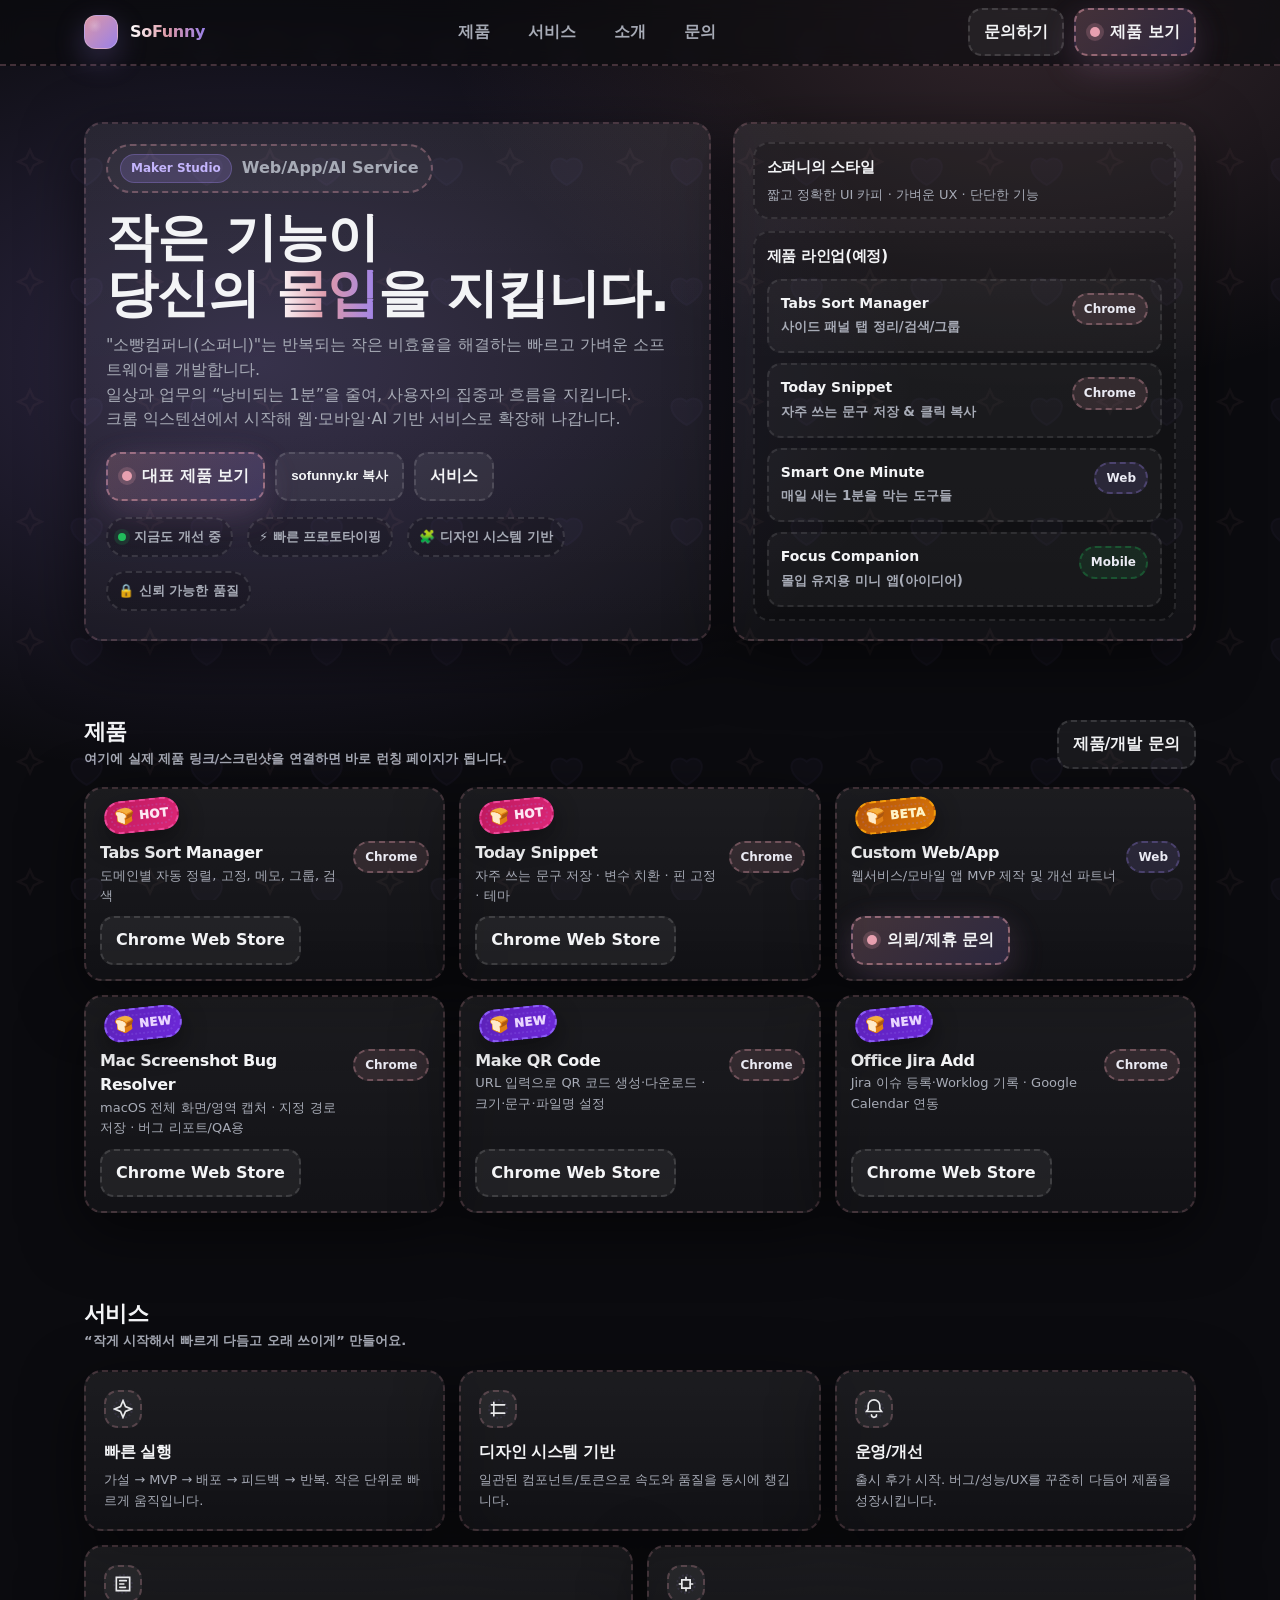
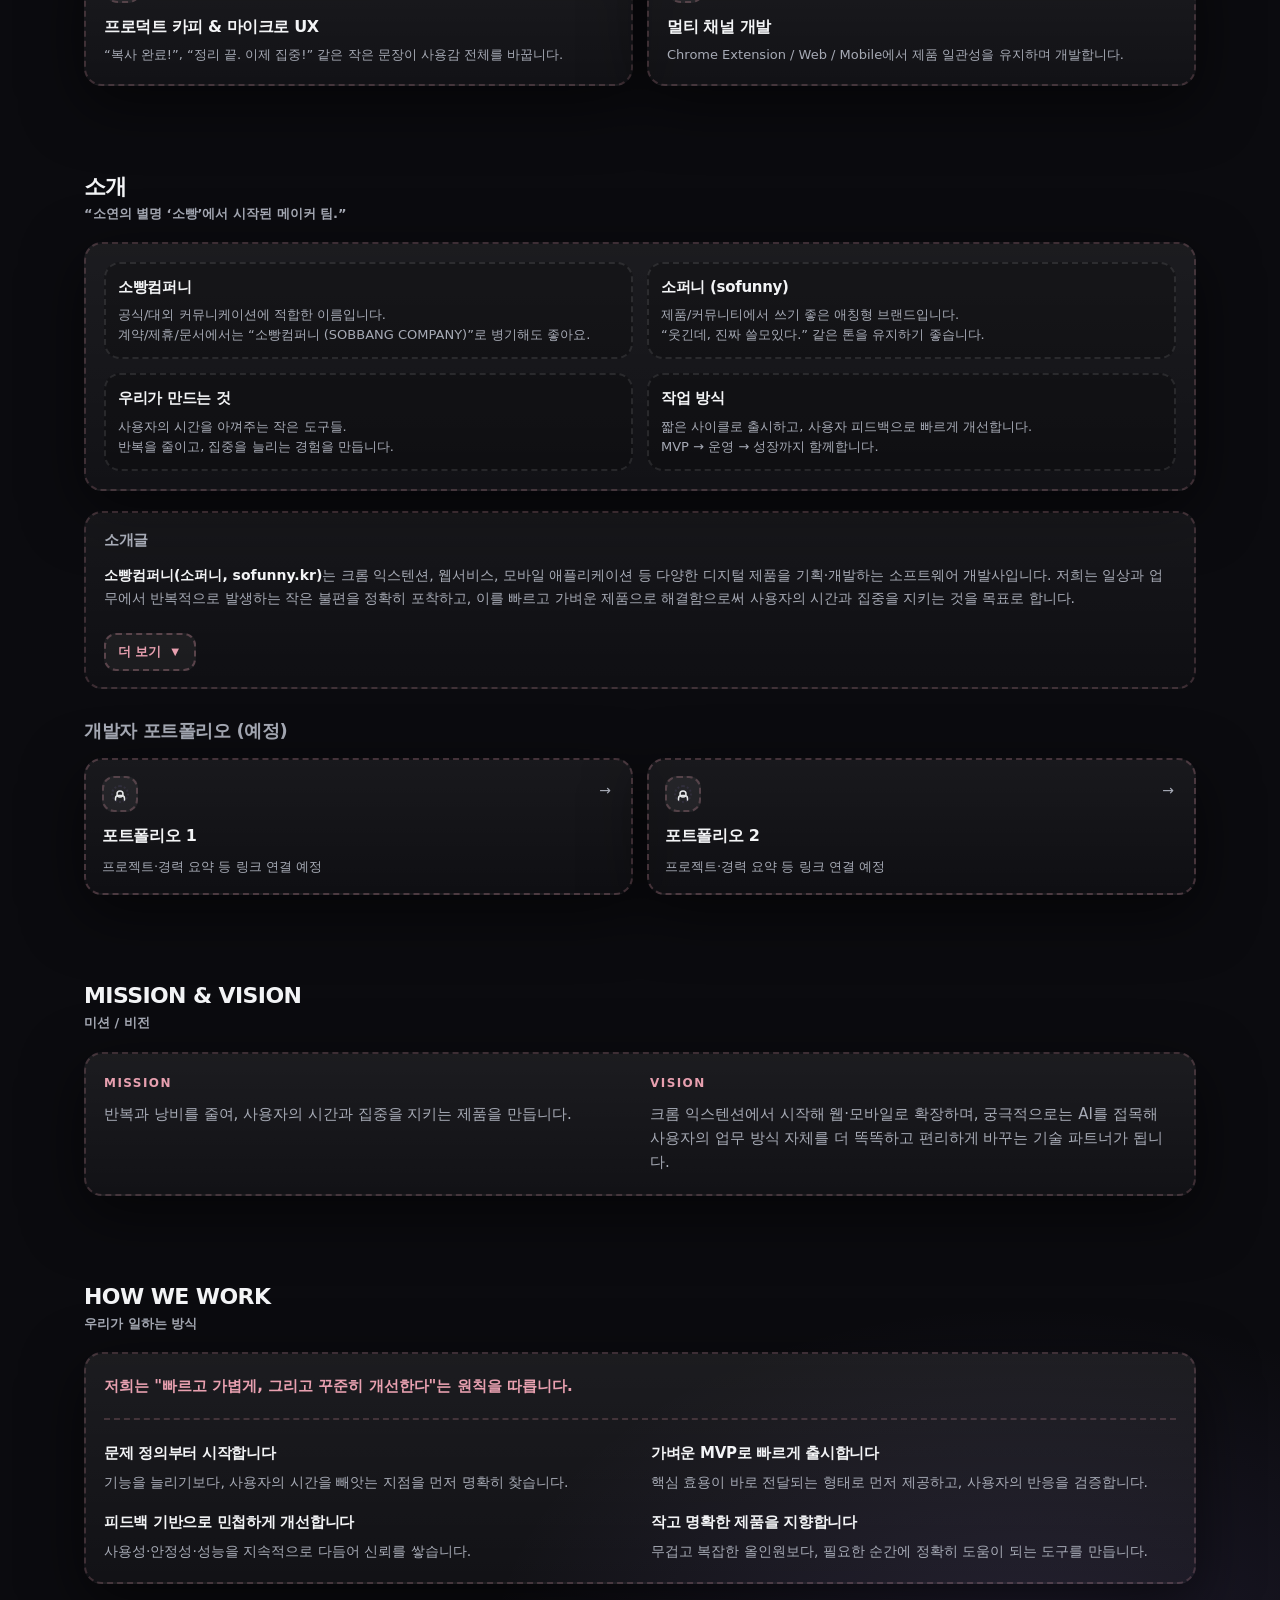
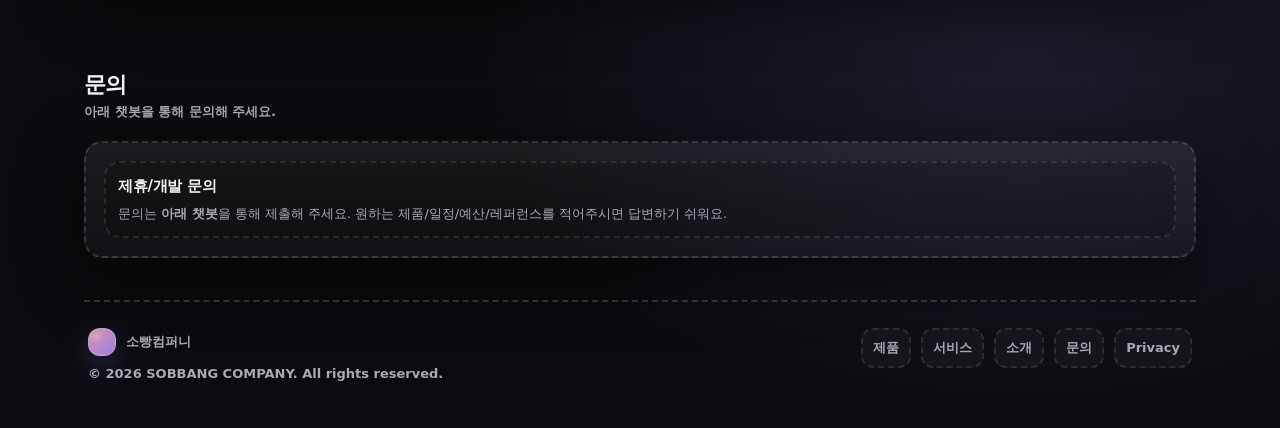
==== index.html @ fb581307 "홈페이지" ====
<!doctype html>
<html lang="ko">
<head>
  <meta charset="utf-8" />
  <meta name="viewport" content="width=device-width, initial-scale=1" />
  <title>소빵컴퍼니 | 소퍼니 (sofunny.kr)</title>
  <meta name="description" content="소빵컴퍼니(소퍼니)는 크롬 익스텐션, 웹서비스, 모바일 앱을 만드는 메이커 팀입니다. 작고 유용한 도구로 당신의 흐름을 지킵니다." />
  <meta name="theme-color" content="#0f0b14" />
  <style>
    /* =======================================================
       Dark & Pink & Violet (다크 + 다꾸 느낌)
       Base: index.html 다크테마
       Accent: 핑크 + 바이올렛 (index5 다꾸 요소 적용)
       ======================================================= */
    :root{
      --bg:#0b0b0f;
      --panel:#111118;
      --panel2:#151522;
      --text:#f3f4f6;
      --muted:#a7abb6;
      --line:rgba(255,255,255,.10);

      --brand:#e8a0b0;       /* 핑크 */
      --brand2:#a78bfa;      /* 바이올렛 */
      --ok:#22c55e;

      --shadow: 0 18px 60px rgba(0,0,0,.55);
      --radius: 18px;
      --max: 1120px;
    }

    *{box-sizing:border-box}
    html{scroll-behavior:smooth}
    body{
      margin:0;
      font-family: ui-sans-serif, system-ui, -apple-system, Segoe UI, Roboto, "Noto Sans KR", "Apple SD Gothic Neo", Arial, sans-serif;
      background:
        radial-gradient(1100px 700px at 20% 10%, rgba(167,139,250,.22), transparent 60%),
        radial-gradient(900px 600px at 80% 0%, rgba(232,160,176,.18), transparent 65%),
        radial-gradient(900px 600px at 80% 90%, rgba(167,139,250,.12), transparent 60%),
        var(--bg);
      color:var(--text);
      line-height:1.55;
    }

    /* 다꾸 느낌: 연한 별/하트 패턴 (다크용) */
    body::before{
      content:"";
      position:fixed;
      inset:0;
      pointer-events:none;
      opacity:.08;
      background-image:
        url("data:image/svg+xml;utf8,<svg xmlns='http://www.w3.org/2000/svg' width='72' height='72' viewBox='0 0 72 72'><g fill='none' stroke='rgba(232,160,176,0.6)' stroke-width='1.5'><path d='M18 18l2.2 4.8L25 25l-4.8 2.2L18 32l-2.2-4.8L11 25l4.8-2.2L18 18z'/></g><path d='M52 25c3.2-3.6 9.2-1.8 9.2 3.2 0 6.2-9.2 10.8-9.2 10.8S42.8 34.4 42.8 28.2c0-5 6-6.8 9.2-3.2z' fill='rgba(167,139,250,0.35)' stroke='rgba(167,139,250,0.5)' stroke-width='1.2'/></svg>");
      background-size: 120px 120px;
      background-repeat: repeat;
    }

    a{color:inherit; text-decoration:none}
    /* .wrap{max-width:var(--max); margin:0 auto; padding:0 20px} */
    .wrap{max-width:var(--max); margin:0 auto; padding:0 4px}

    .nav{
      position:sticky; top:0; z-index:50;
      backdrop-filter: blur(10px);
      background: rgba(11,11,15,.65);
      border-bottom: 2px dashed rgba(232,160,176,.25);
    }
    .nav-inner{
      display:flex; align-items:center; justify-content:space-between;
      height:64px;
    }
    .brand{
      display:flex; align-items:center; gap:12px;
      font-weight:800;
      letter-spacing:-.3px;
    }
    .logo{
      width:34px; height:34px; border-radius:12px;
      background:
        radial-gradient(12px 12px at 30% 30%, rgba(255,255,255,.22), transparent 60%),
        linear-gradient(135deg, rgba(232,160,176,.95), rgba(167,139,250,.92));
      box-shadow: 0 10px 30px rgba(167,139,250,.25);
      border:1px solid rgba(255,255,255,.22);
    }
    .brand small{
      display:block; font-weight:600; color:var(--muted); letter-spacing:0;
      margin-top:2px;
    }
    .menu{
      display:flex; align-items:center; gap:18px;
      color:var(--muted);
      font-weight:700;
    }
    .menu a{padding:8px 10px; border-radius:12px}
    .menu a:hover{background: rgba(255,255,255,.06); color:var(--text)}
    .cta{display:flex; align-items:center; gap:10px}

    .btn{
      display:inline-flex; align-items:center; justify-content:center; gap:10px;
      padding:10px 14px;
      border-radius:14px;
      border: 2px dashed rgba(255,255,255,.14);
      background: rgba(255,255,255,.06);
      color:var(--text);
      font-weight:800;
      cursor:pointer;
      transition: transform .15s ease, background .15s ease, border-color .15s ease;
      user-select:none;
    }
    .btn:hover{transform: translateY(-1px); background: rgba(255,255,255,.10); border-color: rgba(232,160,176,.35)}
    .btn.primary{
      border-color: rgba(232,160,176,.5);
      background: linear-gradient(135deg, rgba(232,160,176,.22), rgba(167,139,250,.18));
      box-shadow: 0 12px 40px rgba(232,160,176,.12), 0 10px 35px rgba(167,139,250,.10);
    }
    .btn.primary:hover{border-color: rgba(232,160,176,.65)}
    .btn .dot{
      width:10px; height:10px; border-radius:999px;
      background: var(--brand);
      box-shadow: 0 0 0 4px rgba(232,160,176,.2);
    }

    .hero{padding:56px 0 32px}
    .hero-grid{
      display:grid;
      grid-template-columns: 1.15fr .85fr;
      gap:22px;
      align-items:stretch;
    }

    .card{
      background: linear-gradient(180deg, rgba(255,255,255,.07), rgba(255,255,255,.03));
      border: 2px dashed rgba(232,160,176,.2);
      border-radius: var(--radius);
      box-shadow: var(--shadow);
      position:relative;
      overflow:hidden;
    }
    .hero-left{padding:20px; position:relative; z-index:3}

    .kicker{
      display:inline-flex; align-items:center; gap:10px;
      color: var(--muted);
      font-weight:800;
      padding:8px 12px;
      border-radius:999px;
      border: 2px dashed rgba(232,160,176,.35);
      background: rgba(255,255,255,.04);
      margin-bottom:16px;
    }
    .kicker .pill{
      font-size:12px;
      padding:4px 10px;
      border-radius:999px;
      background: rgba(167,139,250,.18);
      border:1px solid rgba(167,139,250,.28);
      color: #c4b5fd;
    }
    h1{
      margin:0 0 12px;
      font-size: clamp(30px, 4.2vw, 52px);
      line-height:1.08;
      letter-spacing:-1px;
    }
    .grad{
      background: linear-gradient(90deg, #fff, rgba(232,160,176,.95), rgba(167,139,250,.92));
      -webkit-background-clip: text;
      background-clip:text;
      color: transparent;
    }
    .lead{
      margin:0 0 20px;
      color: var(--muted);
      font-size: 16px;
      max-width: 56ch;
    }
    .hero-actions{display:flex; gap:10px; flex-wrap:wrap; margin: 18px 0 14px}
    .meta{
      display:flex; gap:14px; flex-wrap:wrap;
      margin-top:16px;
      color: var(--muted);
      font-weight:700;
      font-size: 13px;
    }
    .meta span{
      display:inline-flex; align-items:center; gap:8px;
      padding:8px 10px;
      border-radius: 999px;
      border: 2px dashed rgba(255,255,255,.12);
      background: rgba(0,0,0,.15);
    }
    .meta i{
      width:8px; height:8px; border-radius:999px; background: rgba(34,197,94,.95);
      box-shadow: 0 0 0 4px rgba(34,197,94,.14);
      display:inline-block;
    }

    .hero-right{padding:18px; display:flex; flex-direction:column; gap:12px; position:relative; z-index:3}
    .mini{
      border-radius: 16px;
      border: 2px dashed rgba(255,255,255,.10);
      background: rgba(0,0,0,.18);
      padding:12px;
      position:relative;
    }
    .mini h3{margin:0 0 6px; font-size: 15px; letter-spacing:-.3px; position:relative; z-index:1}
    .mini p{margin:0; color:var(--muted); font-size: 13px; position:relative; z-index:1}

    .list{margin:10px 0 0; padding:0; list-style:none; display:grid; gap:10px}
    .li{
      display:flex; align-items:flex-start; justify-content:space-between; gap:10px;
      padding:12px;
      border-radius: 14px;
      border: 2px dashed rgba(255,255,255,.10);
      background: rgba(255,255,255,.04);
      position:relative;
    }
    .li b, .li small{position:relative; z-index:1}
    .li b{display:block; font-size:14px}
    .li small{color:var(--muted); font-weight:700}

    .tag{
      font-size: 12px;
      font-weight:900;
      padding:5px 10px;
      border-radius: 999px;
      border: 2px dashed rgba(255,255,255,.14);
      color: #eaeaf3;
      background: rgba(255,255,255,.06);
      white-space:nowrap;
      position:relative; z-index:1;
    }
    .tag.chrome{border-color: rgba(232,160,176,.35); background: rgba(232,160,176,.12)}
    .tag.web{border-color: rgba(167,139,250,.28); background: rgba(167,139,250,.12)}
    .tag.mobile{border-color: rgba(34,197,94,.28); background: rgba(34,197,94,.10)}

    /* 다꾸 스티커 배지 (다크 버전) */
    .badge{
      position:absolute;
      left:18px;
      top:10px;
      z-index:5;
      display:inline-flex;
      align-items:center;
      gap:5px;
      padding:5px 8px;
      border-radius: 999px;
      background: rgba(17,17,24,.92);
      border: 2px dashed rgba(232,160,176,.4);
      box-shadow: 0 10px 24px rgba(0,0,0,.4);
      transform: rotate(-6deg);
      user-select:none;
    }
    .badge::before{
      content:"";
      position:absolute;
      inset:4px;
      border-radius: 999px;
      border: 2px dotted rgba(167,139,250,.3);
      opacity:.6;
      pointer-events:none;
    }
    .badge .emo{font-size:16px; line-height:1}
    .badge .txt{font-weight:950; font-size:12px; letter-spacing:.4px}
    .badge.new{background: linear-gradient(135deg, #5b21b6, #6d28d9); border-color: #8b5cf6; color: #e9d5ff;}
    .badge.hot{background: linear-gradient(135deg, #be185d, #db2777); border-color: #ec4899; color: #fce7f3;}
    .badge.beta{background: linear-gradient(135deg, #b45309, #d97706); border-color: #f59e0b; color: #fef3c7;}

    section{padding:42px 0}
    .section-title{
      display:flex; align-items:flex-end; justify-content:space-between; gap:16px;
      margin-bottom:18px;
    }
    .section-title h2{margin:0; font-size: 22px; letter-spacing:-.6px}
    .section-title p{margin:0; color:var(--muted); font-weight:700; font-size: 13px}
    .grid{display:grid; grid-template-columns: repeat(12, 1fr); gap:14px}
    .col-4{grid-column: span 4}
    .col-6{grid-column: span 6}
    .col-12{grid-column: span 12}

    .feature{padding:18px; position:relative; z-index:3}
    .icon{
      width:38px; height:38px; border-radius:14px;
      border: 2px dashed rgba(232,160,176,.25);
      background: rgba(255,255,255,.06);
      display:flex; align-items:center; justify-content:center;
      margin-bottom:12px;
      position:relative;
    }
    .icon::before{
      content:"";
      position:absolute;
      inset:7px;
      border-radius: 10px;
      border: 2px dotted rgba(167,139,250,.2);
      opacity:.5;
    }
    .icon svg{opacity:.95}
    .feature h3{margin:0 0 6px; font-size:16px; letter-spacing:-.4px}
    .feature p{margin:0; color:var(--muted); font-size: 13px}

    .products .product{
      padding:14px;
      display:flex; flex-direction:column; gap:10px;
      min-height: 180px;
      position:relative;
      padding-top: 52px;
    }
    .product .head{display:flex; align-items:flex-start; justify-content:space-between; gap:10px}
    .product h3{margin:0; font-size:16px; letter-spacing:-.4px}
    .product p{margin:0; color:var(--muted); font-size: 13px}
    .product .actions{margin-top:auto; display:flex; gap:10px; flex-wrap:wrap}
    .muted{color:var(--muted)}

    .about-box{
      padding:18px;
      display:grid;
      grid-template-columns: 1fr 1fr;
      gap:14px;
    }
    .about-box .mini{height:100%}

    .about-prose-wrap{
      margin-top:20px;
      padding:16px 18px;
      border-radius: var(--radius);
      border: 2px dashed rgba(232,160,176,.2);
      background: linear-gradient(180deg, rgba(255,255,255,.05), rgba(255,255,255,.02));
      position:relative;
    }
    .about-prose-wrap h4{
      margin:0 0 12px;
      font-size:15px;
      letter-spacing:-.3px;
      color:var(--muted);
      font-weight:800;
    }
    .about-prose-toggle{
      max-height: 3.4em;
      overflow: hidden;
      transition: max-height .35s ease;
    }
    .about-prose-toggle.is-open{ max-height: 120em; }
    .about-prose-wrap .about-prose p{ margin:0 0 1em; color:var(--muted); font-size: 14px; line-height:1.65; }
    .about-prose-wrap .about-prose p:last-child{ margin-bottom:0 }
    .about-prose-wrap .about-prose strong{ color:var(--text) }
    .about-prose-wrap .toggle-btn{
      display:inline-flex;
      align-items:center;
      gap:8px;
      margin-top:14px;
      padding:8px 12px;
      border-radius:12px;
      border: 2px dashed rgba(232,160,176,.3);
      background: rgba(255,255,255,.05);
      color:var(--brand);
      font-weight:800;
      font-size:13px;
      cursor:pointer;
      transition: background .15s ease, border-color .15s ease;
    }
    .about-prose-wrap .toggle-btn:hover{ background: rgba(232,160,176,.12); border-color: rgba(232,160,176,.45); }
    .about-prose-wrap .toggle-btn span:last-child{ display:inline-block; transition: transform .25s ease; }

    .portfolio-section{margin-top:28px}
    .portfolio-section h3{margin:0 0 14px; font-size:18px; letter-spacing:-.4px; color:var(--muted); font-weight:800}
    .portfolio-grid{display:grid; grid-template-columns: 1fr 1fr; gap:14px}
    .portfolio-card{
      display:block;
      padding:16px;
      border-radius: var(--radius);
      border: 2px dashed rgba(232,160,176,.25);
      background: linear-gradient(180deg, rgba(255,255,255,.06), rgba(255,255,255,.02));
      color:inherit;
      transition: transform .15s ease, border-color .15s ease, background .15s ease;
      position:relative;
    }
    .portfolio-card:hover{
      border-color: rgba(232,160,176,.45);
      background: linear-gradient(180deg, rgba(255,255,255,.08), rgba(255,255,255,.04));
      transform: translateY(-2px);
    }
    .portfolio-card .icon{
      width:36px; height:36px; border-radius:12px;
      border: 2px dashed rgba(232,160,176,.25);
      background: rgba(255,255,255,.06);
      display:inline-flex; align-items:center; justify-content:center;
      margin-bottom:12px; position:relative; z-index:1;
    }
    .portfolio-card .icon svg{opacity:.95}
    .portfolio-card h4{margin:0 0 8px; font-size:16px; letter-spacing:-.3px; position:relative; z-index:1}
    .portfolio-card p{margin:0; color:var(--muted); font-size:13px; position:relative; z-index:1}
    .portfolio-card .arrow{position:absolute; top:20px; right:20px; color:var(--muted); font-size:14px; z-index:1}
    @media (max-width: 560px){ .portfolio-grid{grid-template-columns: 1fr} }

    .mission-vision-box{
      padding:20px 18px;
      display:grid;
      grid-template-columns: 1fr 1fr;
      gap:20px;
      align-items:start;
    }
    .mission-vision-box .mv-block{ position:relative; z-index:1; }
    .mission-vision-box .mv-block h3{
      margin:0 0 10px;
      font-size:12px;
      font-weight:800;
      letter-spacing:.12em;
      text-transform:uppercase;
      color:var(--brand);
    }
    .mission-vision-box .mv-block p{
      margin:0;
      font-size:15px;
      line-height:1.6;
      color:var(--muted);
    }
    .mission-vision-box .mv-block p strong{ color:var(--text); }
    @media (max-width: 720px){ .mission-vision-box{ grid-template-columns: 1fr; } }

    .how-we-work-box{
      padding:20px 18px;
    }
    .how-we-work-box .hww-lead{
      margin:0 0 22px;
      font-size:15px;
      line-height:1.6;
      color:var(--muted);
      padding-bottom:20px;
      border-bottom: 2px dashed rgba(232,160,176,.2);
    }
    .how-we-work-box .hww-lead strong{ color:var(--brand); }
    .how-we-work-box .hww-grid{
      display:grid;
      grid-template-columns: 1fr 1fr;
      gap:18px 22px;
    }
    .how-we-work-box .hww-item{ position:relative; z-index:1; }
    .how-we-work-box .hww-item h4{
      margin:0 0 6px;
      font-size:15px;
      font-weight:800;
      letter-spacing:-.3px;
      color:var(--text);
    }
    .how-we-work-box .hww-item p{
      margin:0;
      font-size:14px;
      line-height:1.55;
      color:var(--muted);
    }
    @media (max-width: 640px){ .how-we-work-box .hww-grid{ grid-template-columns: 1fr; } }

    .contact{padding:18px}

    form{display:grid; grid-template-columns: 1fr 1fr; gap:12px; margin-top: 10px}
    label{display:block; font-size: 12px; color: var(--muted); font-weight:800; margin: 2px 0 6px}
    input, textarea{
      width:100%;
      border-radius: 14px;
      border: 2px dashed rgba(255,255,255,.14);
      background: rgba(0,0,0,.25);
      color: var(--text);
      padding: 12px 12px;
      outline:none;
      transition: border-color .15s ease, background .15s ease;
      font-size: 14px;
    }
    input:focus, textarea:focus{
      border-color: rgba(232,160,176,.5);
      background: rgba(0,0,0,.35);
    }
    textarea{min-height: 120px; resize: vertical; grid-column: span 2}
    .form-actions{
      grid-column: span 2;
      display:flex; align-items:center; justify-content:space-between; gap:12px;
      color: var(--muted);
      font-weight:700;
      font-size: 13px;
    }

    .toast{
      position: fixed;
      left: 50%;
      bottom: 18px;
      transform: translateX(-50%) translateY(20px);
      background: rgba(17,17,24,.95);
      border: 2px dashed rgba(232,160,176,.4);
      color: var(--text);
      padding: 12px 14px;
      border-radius: 999px;
      box-shadow: var(--shadow);
      opacity:0;
      pointer-events:none;
      transition: opacity .18s ease, transform .18s ease;
      z-index: 100;
      font-weight:800;
      display:flex; align-items:center; gap:10px;
    }
    .toast.show{opacity:1; transform: translateX(-50%) translateY(0)}

    footer{
      padding: 26px 0 44px;
      border-top: 2px dashed rgba(232,160,176,.25);
      color: var(--muted);
      font-weight:700;
      font-size: 13px;
    }
    .footer-inner{display:flex; align-items:flex-start; justify-content:space-between; gap:18px; flex-wrap:wrap}
    .links{display:flex; gap:10px; flex-wrap:wrap}
    .links a{
      padding: 8px 10px;
      border-radius: 12px;
      border: 2px dashed rgba(255,255,255,.10);
      background: rgba(255,255,255,.03);
    }
    .links a:hover{background: rgba(232,160,176,.1); border-color: rgba(232,160,176,.25)}
    .kbd{
      font-family: ui-monospace, SFMono-Regular, Menlo, Monaco, Consolas, monospace;
      font-size: 12px;
      padding: 4px 8px;
      border-radius: 10px;
      border: 2px dashed rgba(255,255,255,.14);
      background: rgba(0,0,0,.25);
      color: #e8eaf0;
    }

    @media (max-width: 920px){
      .hero-grid{grid-template-columns: 1fr;}
      .about-box{grid-template-columns: 1fr}
      .col-4{grid-column: span 6}
      .col-6{grid-column: span 12}
      .menu{display:none}
    }
    @media (max-width: 560px){
      .col-4{grid-column: span 12}
      form{grid-template-columns: 1fr}
      textarea, .form-actions{grid-column: span 1}
      .hero-left{padding:16px}
      .product{padding-top: 48px}
      .badge{left:14px; top:10px;}
    }
    @media (max-width: 360px){
      body .btn{font-size: 12px;}
    }

    .reveal{opacity:0; transform: translateY(10px); transition: opacity .6s ease, transform .6s ease}
    .reveal.on{opacity:1; transform: translateY(0)}
  </style>
</head>
<body>
  <header class="nav">
    <div class="wrap nav-inner">
      <a class="brand" href="#top" aria-label="소빵컴퍼니 홈">
        <span class="logo" aria-hidden="true"></span>
        <span class="grad">SoFunny</span>
      </a>
      <nav class="menu" aria-label="메뉴">
        <a href="#products">제품</a>
        <a href="#capabilities">서비스</a>
        <a href="#about">소개</a>
        <a href="#contact">문의</a>
      </nav>
      <div class="cta">
        <a class="btn" href="#contact" title="제휴/개발 문의">문의하기</a>
        <a class="btn primary" href="#products" title="제품 보기"><span class="dot" aria-hidden="true"></span>제품 보기</a>
      </div>
    </div>
  </header>

  <main id="top" class="wrap">
    <section class="hero">
      <div class="hero-grid">
        <div class="card hero-left reveal">
          <div class="kicker">
            <span class="pill">Maker Studio</span>
            <span>Web/App/AI Service</span>
          </div>
          <h1>
            작은 기능이<br/>
            당신의 <span class="grad">몰입</span>을 지킵니다.
          </h1>
          <p class="lead">
            "소빵컴퍼니(소퍼니)"는 반복되는 작은 비효율을 해결하는 빠르고 가벼운 소프트웨어를 개발합니다.<br/>
            일상과 업무의 “낭비되는 1분”을 줄여, 사용자의 집중과 흐름을 지킵니다.<br/>
            크롬 익스텐션에서 시작해 웹·모바일·AI 기반 서비스로 확장해 나갑니다.
          </p>
          <div class="hero-actions">
            <a class="btn primary" href="#products"><span class="dot" aria-hidden="true"></span>대표 제품 보기</a>
            <button class="btn" id="copyDomainBtn" type="button">sofunny.kr 복사</button>
            <a class="btn" href="#capabilities">서비스</a>
          </div>
          <div class="meta">
            <span><i aria-hidden="true"></i> 지금도 개선 중</span>
            <span>⚡ 빠른 프로토타이핑</span>
            <span>🧩 디자인 시스템 기반</span>
            <span>🔒 신뢰 가능한 품질</span>
          </div>
        </div>
        <aside class="card hero-right reveal" aria-label="요약 패널">
          <div class="mini">
            <h3>소퍼니의 스타일</h3>
            <p>짧고 정확한 UI 카피 · 가벼운 UX · 단단한 기능</p>
          </div>
          <div class="mini">
            <h3>제품 라인업(예정)</h3>
            <ul class="list">
              <li class="li">
                <div><b>Tabs Sort Manager</b><small>사이드 패널 탭 정리/검색/그룹</small></div>
                <span class="tag chrome">Chrome</span>
              </li>
              <li class="li">
                <div><b>Today Snippet</b><small>자주 쓰는 문구 저장 & 클릭 복사</small></div>
                <span class="tag chrome">Chrome</span>
              </li>
              <li class="li">
                <div><b>Smart One Minute</b><small>매일 새는 1분을 막는 도구들</small></div>
                <span class="tag web">Web</span>
              </li>
              <li class="li">
                <div><b>Focus Companion</b><small>몰입 유지용 미니 앱(아이디어)</small></div>
                <span class="tag mobile">Mobile</span>
              </li>
            </ul>
          </div>
        </aside>
      </div>
    </section>

    <section id="products" class="products">
      <div class="section-title">
        <div>
          <h2>제품</h2>
          <p>여기에 실제 제품 링크/스크린샷을 연결하면 바로 런칭 페이지가 됩니다.</p>
        </div>
        <a class="btn" href="#contact">제품/개발 문의</a>
      </div>
      <div class="grid">
        <article class="card product col-4 reveal">
          <div class="badge hot" aria-label="HOT 배지"><span class="emo">🍞</span><span class="txt">HOT</span></div>
          <div class="head">
            <div>
              <h3>Tabs Sort Manager</h3>
              <p>도메인별 자동 정렬, 고정, 메모, 그룹, 검색</p>
            </div>
            <span class="tag chrome">Chrome</span>
          </div>
          <div class="actions">
            <a class="btn" href="https://chromewebstore.google.com/detail/tabs-sort-manager/mjifbekfaplegjedmjcecgjdljnkfeaf?authuser=0&hl=ko" target="_blank" rel="noopener noreferrer">Chrome Web Store</a>
          </div>
        </article>
        <article class="card product col-4 reveal">
          <div class="badge hot" aria-label="HOT 배지"><span class="emo">🍞</span><span class="txt">HOT</span></div>
          <div class="head">
            <div>
              <h3>Today Snippet</h3>
              <p>자주 쓰는 문구 저장 · 변수 치환 · 핀 고정 · 테마</p>
            </div>
            <span class="tag chrome">Chrome</span>
          </div>
          <div class="actions">
            <a class="btn" href="https://chromewebstore.google.com/detail/today-snippet/pghgbaanaojcmonohgnokfnjiidijfgn?authuser=0&hl=ko" target="_blank" rel="noopener noreferrer">Chrome Web Store</a>
          </div>
        </article>
        <article class="card product col-4 reveal">
          <div class="badge beta" aria-label="BETA 배지"><span class="emo">🍞</span><span class="txt">BETA</span></div>
          <div class="head">
            <div>
              <h3>Custom Web/App</h3>
              <p>웹서비스/모바일 앱 MVP 제작 및 개선 파트너</p>
            </div>
            <span class="tag web">Web</span>
          </div>
          <div class="actions">
            <a class="btn primary" href="#contact"><span class="dot" aria-hidden="true"></span>의뢰/제휴 문의</a>
          </div>
        </article>
        <article class="card product col-4 reveal">
          <div class="badge new" aria-label="NEW 배지"><span class="emo">🍞</span><span class="txt">NEW</span></div>
          <div class="head">
            <div>
              <h3>Mac Screenshot Bug Resolver</h3>
              <p>macOS 전체 화면/영역 캡처 · 지정 경로 저장 · 버그 리포트/QA용</p>
            </div>
            <span class="tag chrome">Chrome</span>
          </div>
          <div class="actions">
            <a class="btn" href="https://chromewebstore.google.com/detail/mac-screenshot-bug-resolv/aaboljmpdjkhigeljaflihcniechinjg?authuser=0&hl=ko" target="_blank" rel="noopener noreferrer">Chrome Web Store</a>
          </div>
        </article>
        <article class="card product col-4 reveal">
          <div class="badge new" aria-label="NEW 배지"><span class="emo">🍞</span><span class="txt">NEW</span></div>
          <div class="head">
            <div>
              <h3>Make QR Code</h3>
              <p>URL 입력으로 QR 코드 생성·다운로드 · 크기·문구·파일명 설정</p>
            </div>
            <span class="tag chrome">Chrome</span>
          </div>
          <div class="actions">
            <a class="btn" href="https://chromewebstore.google.com/detail/make-qr-code/golmnabbgbemcaikgekiggnegelkgbln?authuser=0&hl=ko" target="_blank" rel="noopener noreferrer">Chrome Web Store</a>
          </div>
        </article>
        <article class="card product col-4 reveal">
          <div class="badge new" aria-label="NEW 배지"><span class="emo">🍞</span><span class="txt">NEW</span></div>
          <div class="head">
            <div>
              <h3>Office Jira Add</h3>
              <p>Jira 이슈 등록·Worklog 기록 · Google Calendar 연동</p>
            </div>
            <span class="tag chrome">Chrome</span>
          </div>
          <div class="actions">
            <a class="btn" href="https://chromewebstore.google.com/detail/mate-jira-quick-add/idjkbpnhdchcilkamjmkbcccmfifhghj?authuser=0&hl=ko" target="_blank" rel="noopener noreferrer">Chrome Web Store</a>
          </div>
        </article>
      </div>
    </section>

    <section id="capabilities">
      <div class="section-title">
        <div>
          <h2>서비스</h2>
          <p>“작게 시작해서 빠르게 다듬고 오래 쓰이게” 만들어요.</p>
        </div>
      </div>
      <div class="grid">
        <div class="card feature col-4 reveal">
          <div class="icon" aria-hidden="true">
            <svg width="20" height="20" viewBox="0 0 24 24" fill="none"><path d="M12 2l3 7 7 3-7 3-3 7-3-7-7-3 7-3 3-7z" stroke="currentColor" stroke-width="2"/></svg>
          </div>
          <h3>빠른 실행</h3>
          <p>가설 → MVP → 배포 → 피드백 → 반복. 작은 단위로 빠르게 움직입니다.</p>
        </div>
        <div class="card feature col-4 reveal">
          <div class="icon" aria-hidden="true">
            <svg width="20" height="20" viewBox="0 0 24 24" fill="none"><path d="M4 7h16M7 4v16M4 17h16" stroke="currentColor" stroke-width="2" stroke-linecap="round"/></svg>
          </div>
          <h3>디자인 시스템 기반</h3>
          <p>일관된 컴포넌트/토큰으로 속도와 품질을 동시에 챙깁니다.</p>
        </div>
        <div class="card feature col-4 reveal">
          <div class="icon" aria-hidden="true">
            <svg width="20" height="20" viewBox="0 0 24 24" fill="none"><path d="M12 1a7 7 0 017 7v4l2 3H3l2-3V8a7 7 0 017-7z" stroke="currentColor" stroke-width="2"/><path d="M9 19a3 3 0 006 0" stroke="currentColor" stroke-width="2" stroke-linecap="round"/></svg>
          </div>
          <h3>운영/개선</h3>
          <p>출시 후가 시작. 버그/성능/UX를 꾸준히 다듬어 제품을 성장시킵니다.</p>
        </div>
        <div class="card feature col-6 reveal">
          <div class="icon" aria-hidden="true">
            <svg width="20" height="20" viewBox="0 0 24 24" fill="none"><path d="M4 4h16v16H4z" stroke="currentColor" stroke-width="2"/><path d="M8 8h8M8 12h5M8 16h7" stroke="currentColor" stroke-width="2" stroke-linecap="round"/></svg>
          </div>
          <h3>프로덕트 카피 & 마이크로 UX</h3>
          <p>“복사 완료!”, “정리 끝. 이제 집중!” 같은 작은 문장이 사용감 전체를 바꿉니다.</p>
        </div>
        <div class="card feature col-6 reveal">
          <div class="icon" aria-hidden="true">
            <svg width="20" height="20" viewBox="0 0 24 24" fill="none"><path d="M7 7h10v10H7z" stroke="currentColor" stroke-width="2"/><path d="M4 12h3M17 12h3M12 4v3M12 17v3" stroke="currentColor" stroke-width="2" stroke-linecap="round"/></svg>
          </div>
          <h3>멀티 채널 개발</h3>
          <p>Chrome Extension / Web / Mobile에서 제품 일관성을 유지하며 개발합니다.</p>
        </div>
      </div>
    </section>

    <section id="about">
      <div class="section-title">
        <div>
          <h2>소개</h2>
          <p>“소연의 별명 ‘소빵’에서 시작된 메이커 팀.”</p>
        </div>
      </div>
      <div class="card about-box reveal">
        <div class="mini">
          <h3>소빵컴퍼니</h3>
          <p>공식/대외 커뮤니케이션에 적합한 이름입니다.<br/>계약/제휴/문서에서는 “소빵컴퍼니 (SOBBANG COMPANY)”로 병기해도 좋아요.</p>
        </div>
        <div class="mini">
          <h3>소퍼니 (sofunny)</h3>
          <p>제품/커뮤니티에서 쓰기 좋은 애칭형 브랜드입니다.<br/>“웃긴데, 진짜 쓸모있다.” 같은 톤을 유지하기 좋습니다.</p>
        </div>
        <div class="mini">
          <h3>우리가 만드는 것</h3>
          <p>사용자의 시간을 아껴주는 작은 도구들.<br/>반복을 줄이고, 집중을 늘리는 경험을 만듭니다.</p>
        </div>
        <div class="mini">
          <h3>작업 방식</h3>
          <p>짧은 사이클로 출시하고, 사용자 피드백으로 빠르게 개선합니다.<br/>MVP → 운영 → 성장까지 함께합니다.</p>
        </div>
      </div>

      <div class="about-prose-wrap reveal">
        <h4>소개글</h4>
        <div class="about-prose-toggle" id="aboutProseToggle" aria-expanded="false">
          <div class="about-prose">
            <p><strong>소빵컴퍼니(소퍼니, sofunny.kr)</strong>는 크롬 익스텐션, 웹서비스, 모바일 애플리케이션 등 다양한 디지털 제품을 기획·개발하는 소프트웨어 개발사입니다. 저희는 일상과 업무에서 반복적으로 발생하는 작은 불편을 정확히 포착하고, 이를 빠르고 가벼운 제품으로 해결함으로써 사용자의 시간과 집중을 지키는 것을 목표로 합니다.</p>
            <p>소빵컴퍼니의 출발점은 단순합니다. "나의 1분을 빼앗아가는 노가다는 무엇인가?"라는 질문에서 아이디어를 발굴하고, 반복되는 클릭과 전환, 정리되지 않는 정보, 매번 동일하게 수행해야 하는 작업 등 작지만 빈번한 비효율을 줄이는 도구를 만들어 왔습니다. 이러한 문제는 한 번의 불편으로 끝나지 않고, 매일 누적되어 집중력을 분산시키고 생산성을 떨어뜨립니다. 저희는 그 누적되는 시간을 되돌려 드리는 것에 제품의 가치를 두고 있습니다.</p>
            <p>현재까지 소빵컴퍼니는 크롬 익스텐션을 중심으로 제품을 출시·개발하고 있습니다. 브라우저 환경은 많은 사용자가 매일 가장 오래 머무는 업무 공간이며, 확장 프로그램은 작은 개선만으로도 즉각적인 체감 효과를 만들 수 있습니다. 저희는 이 장점을 바탕으로 필요한 기능을 신속히 구현하고, 사용자의 피드백을 통해 민첩하게 개선하는 방식을 지향합니다. "빠르게 만들고, 가볍게 제공하며, 꾸준히 개선한다"는 원칙은 소빵컴퍼니의 개발 철학이자 제품 운영 방식입니다.</p>
            <p>또한 소빵컴퍼니는 단순한 기능 제공을 넘어, 사용자의 문제를 더 근본적으로 해결하는 방향으로 확장하고자 합니다. 앞으로는 크롬 익스텐션을 기반으로 축적한 문제 해결 경험을 바탕으로 웹서비스와 모바일앱 영역까지 제품군을 넓히고, 다양한 사용자 환경에서 실질적으로 도움이 되는 서비스를 제공할 계획입니다. 특히 AI 기술을 접목하여, 반복 작업 자동화와 정리·추천·요약·분석 등 사용자가 직접 수행하던 판단과 입력의 부담을 줄이는 기능을 단계적으로 강화해 나가겠습니다.</p>
            <p>소빵컴퍼니는 "많은 기능을 한 번에 담는 무거운 제품"보다, 사용자가 원하는 지점에 정확히 도달하는 "작고 명확한 제품"을 만들고자 합니다. 고객이 원하는 기능과 시장의 요구를 빠르게 반영하고, 누구나 쉽게 사용할 수 있는 형태로 제공하며, 꾸준한 업데이트로 신뢰를 쌓아가는 개발회사로 성장하겠습니다.</p>
            <p>사용자의 시간은 가장 중요한 자원입니다. 소빵컴퍼니는 그 시간을 지키는 제품을 만들고, 더 나아가 사용자와 고객의 업무 방식 자체를 개선하는 기술 파트너가 되겠습니다.</p>
          </div>
        </div>
        <button type="button" class="toggle-btn" id="aboutProseBtn" aria-controls="aboutProseToggle">
          <span class="toggle-btn-text">더 보기</span>
          <span aria-hidden="true">▼</span>
        </button>
      </div>

      <div class="portfolio-section reveal">
        <h3>개발자 포트폴리오 (예정)</h3>
        <div class="portfolio-grid">
          <a class="card portfolio-card" href="#" onclick="return false;" title="웹 링크 연결 예정">
            <span class="arrow" aria-hidden="true">→</span>
            <div class="icon" aria-hidden="true">
              <svg width="18" height="18" viewBox="0 0 24 24" fill="none"><path d="M12 8a4 4 0 110 8 4 4 0 010-8z" stroke="currentColor" stroke-width="2" stroke-linecap="round"/><path d="M6 20v-2a4 4 0 014-4h4a4 4 0 014 4v2" stroke="currentColor" stroke-width="2" stroke-linecap="round"/></svg>
            </div>
            <h4>포트폴리오 1</h4>
            <p>프로젝트·경력 요약 등 링크 연결 예정</p>
          </a>
          <a class="card portfolio-card" href="#" onclick="return false;" title="웹 링크 연결 예정">
            <span class="arrow" aria-hidden="true">→</span>
            <div class="icon" aria-hidden="true">
              <svg width="18" height="18" viewBox="0 0 24 24" fill="none"><path d="M12 8a4 4 0 110 8 4 4 0 010-8z" stroke="currentColor" stroke-width="2" stroke-linecap="round"/><path d="M6 20v-2a4 4 0 014-4h4a4 4 0 014 4v2" stroke="currentColor" stroke-width="2" stroke-linecap="round"/></svg>
            </div>
            <h4>포트폴리오 2</h4>
            <p>프로젝트·경력 요약 등 링크 연결 예정</p>
          </a>
        </div>
      </div>
    </section>

    <section id="mission-vision">
      <div class="section-title">
        <div>
          <h2>MISSION & VISION</h2>
          <p>미션 / 비전</p>
        </div>
      </div>
      <div class="card mission-vision-box reveal">
        <div class="mv-block">
          <h3>Mission</h3>
          <p>반복과 낭비를 줄여, 사용자의 시간과 집중을 지키는 제품을 만듭니다.</p>
        </div>
        <div class="mv-block">
          <h3>Vision</h3>
          <p>크롬 익스텐션에서 시작해 웹·모바일로 확장하며, 궁극적으로는 AI를 접목해 사용자의 업무 방식 자체를 더 똑똑하고 편리하게 바꾸는 기술 파트너가 됩니다.</p>
        </div>
      </div>
    </section>

    <section id="how-we-work">
      <div class="section-title">
        <div>
          <h2>HOW WE WORK</h2>
          <p>우리가 일하는 방식</p>
        </div>
      </div>
      <div class="card how-we-work-box reveal">
        <p class="hww-lead"><strong>저희는 "빠르고 가볍게, 그리고 꾸준히 개선한다"는 원칙을 따릅니다.</strong></p>
        <div class="hww-grid">
          <div class="hww-item">
            <h4>문제 정의부터 시작합니다</h4>
            <p>기능을 늘리기보다, 사용자의 시간을 빼앗는 지점을 먼저 명확히 찾습니다.</p>
          </div>
          <div class="hww-item">
            <h4>가벼운 MVP로 빠르게 출시합니다</h4>
            <p>핵심 효용이 바로 전달되는 형태로 먼저 제공하고, 사용자의 반응을 검증합니다.</p>
          </div>
          <div class="hww-item">
            <h4>피드백 기반으로 민첩하게 개선합니다</h4>
            <p>사용성·안정성·성능을 지속적으로 다듬어 신뢰를 쌓습니다.</p>
          </div>
          <div class="hww-item">
            <h4>작고 명확한 제품을 지향합니다</h4>
            <p>무겁고 복잡한 올인원보다, 필요한 순간에 정확히 도움이 되는 도구를 만듭니다.</p>
          </div>
        </div>
      </div>
    </section>

    <section id="contact">
      <div class="section-title">
        <div>
          <h2>문의</h2>
          <p>아래 챗봇을 통해 문의해 주세요.</p>
        </div>
      </div>
      <div class="card contact reveal">
        <div class="mini contact-chatbot-notice">
          <h3>제휴/개발 문의</h3>
          <p class="muted">문의는 <strong>아래 챗봇</strong>을 통해 제출해 주세요. 원하는 제품/일정/예산/레퍼런스를 적어주시면 답변하기 쉬워요.</p>
        </div>
      </div>
    </section>

    <footer>
      <div class="wrap footer-inner">
        <div>
          <div style="display:flex; align-items:center; gap:10px; margin-bottom:8px">
            <span class="logo" aria-hidden="true" style="width:28px;height:28px;border-radius:12px"></span>
            <b>소빵컴퍼니</b>
          </div>
          <div class="muted">© <span id="year"></span> SOBBANG COMPANY. All rights reserved.</div>
        </div>
        <div class="links" aria-label="푸터 링크">
          <a href="#products">제품</a>
          <a href="#capabilities">서비스</a>
          <a href="#about">소개</a>
          <a href="#contact">문의</a>
          <a href="#" onclick="toast('여기에 Privacy Policy 링크를 연결해 주세요!'); return false;">Privacy</a>
        </div>
      </div>
    </footer>
  </main>

  <div class="toast" id="toast" role="status" aria-live="polite">
    <span style="width:10px;height:10px;border-radius:999px;background:var(--ok);box-shadow:0 0 0 4px rgba(34,197,94,.14)"></span>
    <span id="toastText">완료!</span>
  </div>

  <script>
    document.getElementById("year").textContent = new Date().getFullYear();
    const toastEl = document.getElementById("toast");
    const toastText = document.getElementById("toastText");
    let toastTimer = null;
    function toast(msg){
      toastText.textContent = msg;
      toastEl.classList.add("show");
      clearTimeout(toastTimer);
      toastTimer = setTimeout(()=>toastEl.classList.remove("show"), 1800);
    }
    async function copy(text){
      try{
        await navigator.clipboard.writeText(text);
        toast("복사 완료!");
      }catch(e){
        const ta = document.createElement("textarea");
        ta.value = text;
        document.body.appendChild(ta);
        ta.select();
        document.execCommand("copy");
        document.body.removeChild(ta);
        toast("복사 완료!");
      }
    }
    document.getElementById("copyDomainBtn").addEventListener("click", ()=>copy("sofunny.kr"));
    const reveals = Array.from(document.querySelectorAll(".reveal"));
    const io = new IntersectionObserver((entries)=>{
      entries.forEach(ent=>{ if(ent.isIntersecting) ent.target.classList.add("on"); });
    }, {threshold: .12});
    reveals.forEach(el=>io.observe(el));
    window.addEventListener("keydown", (e)=>{
      const isMac = navigator.platform.toLowerCase().includes("mac");
      const mod = isMac ? e.metaKey : e.ctrlKey;
      if(mod && e.key.toLowerCase() === "k"){
        e.preventDefault();
        document.querySelector("#contact").scrollIntoView({behavior:"smooth"});
        toast("문의 섹션으로 이동!");
      }
    });
    (function(){
      const toggleEl = document.getElementById("aboutProseToggle");
      const btn = document.getElementById("aboutProseBtn");
      const btnText = btn && btn.querySelector(".toggle-btn-text");
      const arrow = btn && btn.querySelector("[aria-hidden=\"true\"]");
      if(!toggleEl || !btn) return;
      btn.addEventListener("click", ()=>{
        const open = toggleEl.classList.toggle("is-open");
        toggleEl.setAttribute("aria-expanded", open);
        if(btnText) btnText.textContent = open ? "접기" : "더 보기";
        if(arrow) arrow.style.transform = open ? "rotate(180deg)" : "rotate(0deg)";
      });
    })();
  </script>
</body>
</html>
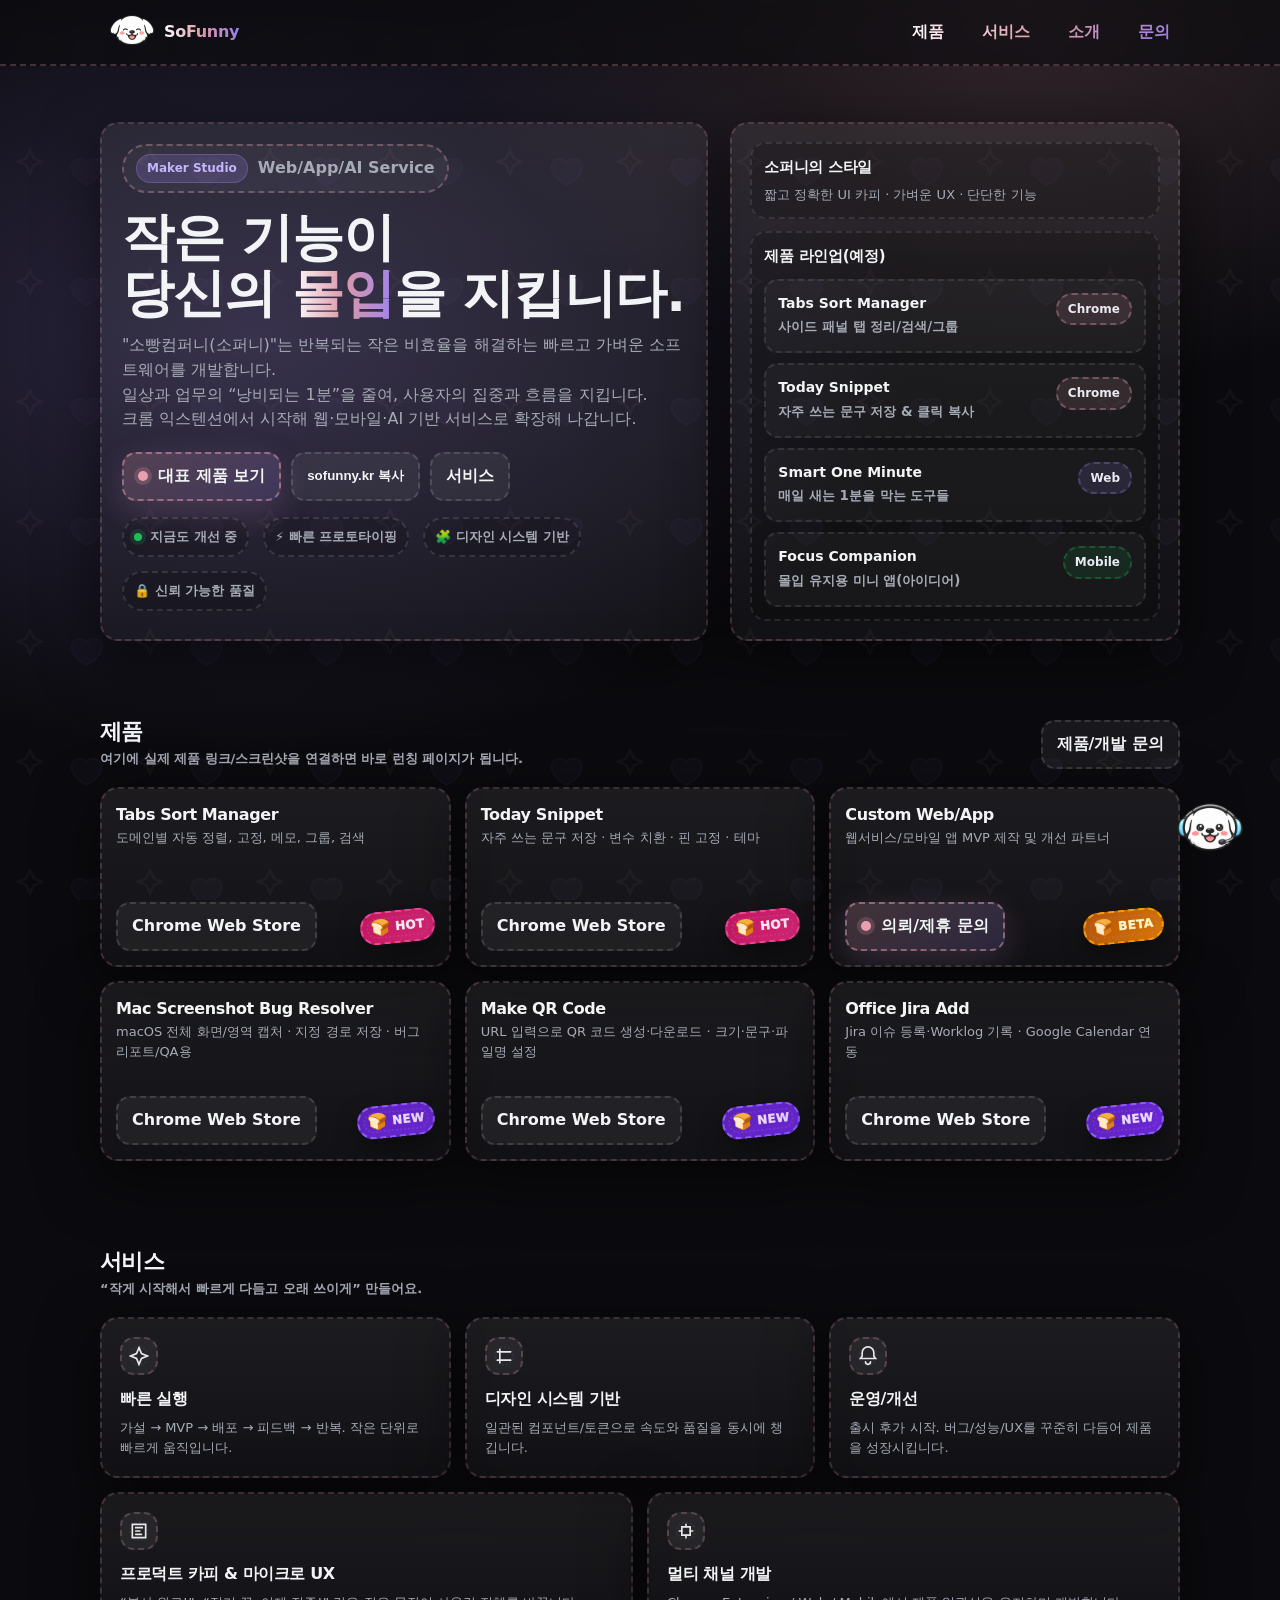
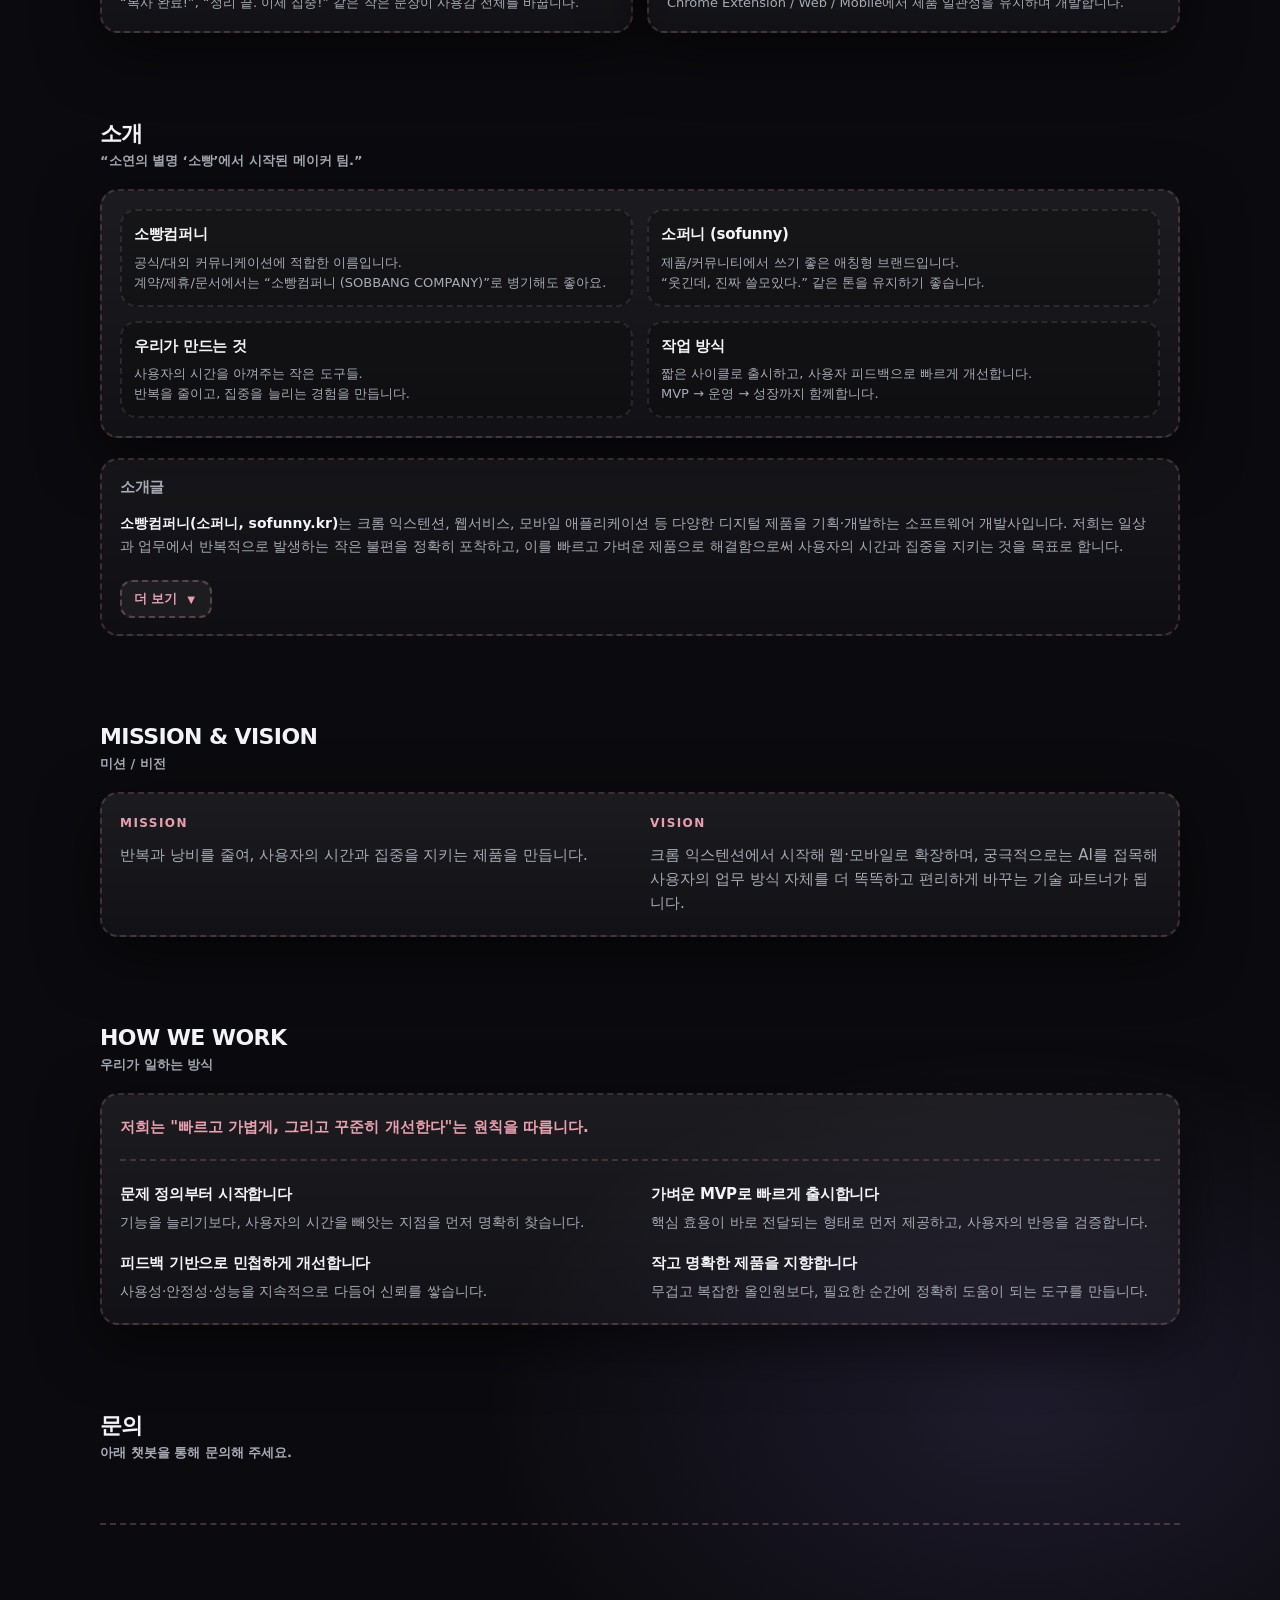
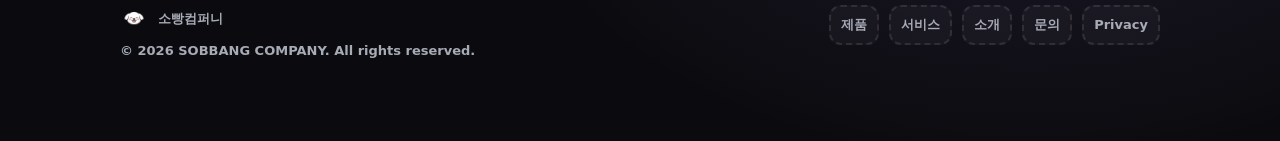
==== commit 4507e1ea: "로고,챗봇 추가" ====
--- a/index.html
+++ b/index.html
@@ -57,8 +57,7 @@
     }
 
     a{color:inherit; text-decoration:none}
-    /* .wrap{max-width:var(--max); margin:0 auto; padding:0 20px} */
-    .wrap{max-width:var(--max); margin:0 auto; padding:0 4px}
+    .wrap{max-width:var(--max); margin:0 auto; padding:0 20px}
 
     .nav{
       position:sticky; top:0; z-index:50;
@@ -71,17 +70,13 @@
       height:64px;
     }
     .brand{
-      display:flex; align-items:center; gap:12px;
+      display:flex; align-items:center;
       font-weight:800;
       letter-spacing:-.3px;
     }
     .logo{
-      width:34px; height:34px; border-radius:12px;
-      background:
-        radial-gradient(12px 12px at 30% 30%, rgba(255,255,255,.22), transparent 60%),
-        linear-gradient(135deg, rgba(232,160,176,.95), rgba(167,139,250,.92));
-      box-shadow: 0 10px 30px rgba(167,139,250,.25);
-      border:1px solid rgba(255,255,255,.22);
+      width:64px; height:64px; border-radius:12px;
+      background: transparent url(images/logo.png) center/contain no-repeat;
     }
     .brand small{
       display:block; font-weight:600; color:var(--muted); letter-spacing:0;
@@ -94,8 +89,6 @@
     }
     .menu a{padding:8px 10px; border-radius:12px}
     .menu a:hover{background: rgba(255,255,255,.06); color:var(--text)}
-    .cta{display:flex; align-items:center; gap:10px}
-
     .btn{
       display:inline-flex; align-items:center; justify-content:center; gap:10px;
       padding:10px 14px;
@@ -305,12 +298,12 @@
       display:flex; flex-direction:column; gap:10px;
       min-height: 180px;
       position:relative;
-      padding-top: 52px;
     }
     .product .head{display:flex; align-items:flex-start; justify-content:space-between; gap:10px}
     .product h3{margin:0; font-size:16px; letter-spacing:-.4px}
     .product p{margin:0; color:var(--muted); font-size: 13px}
-    .product .actions{margin-top:auto; display:flex; gap:10px; flex-wrap:wrap}
+    .product .actions{margin-top:auto; display:flex; align-items:center; gap:10px; flex-wrap:wrap}
+    .product .actions .badge{ position:static; left:auto; top:auto; margin-left:auto; }
     .muted{color:var(--muted)}
 
     .about-box{
@@ -363,35 +356,7 @@
     .about-prose-wrap .toggle-btn:hover{ background: rgba(232,160,176,.12); border-color: rgba(232,160,176,.45); }
     .about-prose-wrap .toggle-btn span:last-child{ display:inline-block; transition: transform .25s ease; }
 
-    .portfolio-section{margin-top:28px}
-    .portfolio-section h3{margin:0 0 14px; font-size:18px; letter-spacing:-.4px; color:var(--muted); font-weight:800}
-    .portfolio-grid{display:grid; grid-template-columns: 1fr 1fr; gap:14px}
-    .portfolio-card{
-      display:block;
-      padding:16px;
-      border-radius: var(--radius);
-      border: 2px dashed rgba(232,160,176,.25);
-      background: linear-gradient(180deg, rgba(255,255,255,.06), rgba(255,255,255,.02));
-      color:inherit;
-      transition: transform .15s ease, border-color .15s ease, background .15s ease;
-      position:relative;
-    }
-    .portfolio-card:hover{
-      border-color: rgba(232,160,176,.45);
-      background: linear-gradient(180deg, rgba(255,255,255,.08), rgba(255,255,255,.04));
-      transform: translateY(-2px);
-    }
-    .portfolio-card .icon{
-      width:36px; height:36px; border-radius:12px;
-      border: 2px dashed rgba(232,160,176,.25);
-      background: rgba(255,255,255,.06);
-      display:inline-flex; align-items:center; justify-content:center;
-      margin-bottom:12px; position:relative; z-index:1;
-    }
-    .portfolio-card .icon svg{opacity:.95}
-    .portfolio-card h4{margin:0 0 8px; font-size:16px; letter-spacing:-.3px; position:relative; z-index:1}
-    .portfolio-card p{margin:0; color:var(--muted); font-size:13px; position:relative; z-index:1}
-    .portfolio-card .arrow{position:absolute; top:20px; right:20px; color:var(--muted); font-size:14px; z-index:1}
+
     @media (max-width: 560px){ .portfolio-grid{grid-template-columns: 1fr} }
 
     .mission-vision-box{
@@ -454,7 +419,7 @@
 
     .contact{padding:18px}
 
-    form{display:grid; grid-template-columns: 1fr 1fr; gap:12px; margin-top: 10px}
+    form{display:grid; grid-template-columns: 20% 80%; gap:12px; margin-top: 10px}
     label{display:block; font-size: 12px; color: var(--muted); font-weight:800; margin: 2px 0 6px}
     input, textarea{
       width:100%;
@@ -479,6 +444,91 @@
       font-weight:700;
       font-size: 13px;
     }
+
+    /* 챗봇 플로팅 + 이메일 폼 */
+    .chat-float{
+      position: fixed;
+      right: 20px;
+      bottom: 20px;
+      z-index: 90;
+      opacity: 1;
+      visibility: visible;
+      transform: translateY(0);
+      transition: opacity .3s ease, transform .3s ease, visibility .3s ease;
+    }
+    .chat-float.hide-on-scroll{
+      opacity: 0;
+      visibility: hidden;
+      transform: translateY(120%);
+      pointer-events: none;
+    }
+    .chat-float-btn{
+      width: 100px;
+      height: 100px;
+      border: none;
+      border-radius: 50%;
+      background: transparent;
+      padding: 0;
+      display: flex;
+      align-items: center;
+      justify-content: center;
+      cursor: pointer;
+      transition: transform .2s ease;
+    }
+    .chat-float-btn:hover{ transform: scale(1.08); }
+    .chat-float-btn img{ width:100px; height:100px; display:block; object-fit:contain; }
+    .chat-overlay{
+      position: fixed;
+      inset: 0;
+      background: rgba(0,0,0,.55);
+      z-index: 88;
+      opacity: 0;
+      visibility: hidden;
+      pointer-events: none;
+      transition: opacity .25s ease, visibility .25s ease;
+    }
+    .chat-overlay.is-open{ opacity: 1; visibility: visible; pointer-events: auto; }
+    .chat-panel{
+      position: fixed;
+      left: 50%;
+      top: 50%;
+      transform: translate(-50%, -50%) scale(0.95);
+      width: 50vw;
+      height: 60vh;
+      min-width: 300px;
+      min-height: 380px;
+      max-width: 96vw;
+      max-height: 90vh;
+      background: rgba(17,17,24,.98);
+      border: 2px dashed rgba(232,160,176,.35);
+      border-radius: var(--radius);
+      box-shadow: var(--shadow);
+      padding: 24px;
+      overflow: auto;
+      opacity: 0;
+      visibility: hidden;
+      transition: opacity .25s ease, transform .25s ease, visibility .25s ease;
+      z-index: 92;
+    }
+    .chat-panel.is-open{ opacity: 1; visibility: visible; transform: translate(-50%, -50%) scale(1); }
+    .chat-panel h4{ margin: 0 0 8px; font-size: 18px; letter-spacing: -.3px; }
+    .chat-panel label{ display: block; font-size: 12px; color: var(--muted); font-weight: 700; margin: 0 0 4px; }
+    .chat-panel input, .chat-panel textarea{
+      width: 100%;
+      border-radius: 12px;
+      border: 2px dashed rgba(255,255,255,.14);
+      background: rgba(0,0,0,.25);
+      color: var(--text);
+      padding: 10px 12px;
+      font-size: 14px;
+      margin-bottom: 12px;
+      outline: none;
+      transition: border-color .15s ease;
+    }
+    .chat-panel input:focus, .chat-panel textarea:focus{ border-color: rgba(232,160,176,.5); }
+    .chat-panel textarea{ min-height: 100px; resize: vertical; }
+    .chat-panel .chat-actions{ display: flex; gap: 10px; margin-top: 8px; }
+    .chat-panel .chat-actions .btn{ flex: 1; }
 
     .toast{
       position: fixed;
@@ -501,7 +551,7 @@
     .toast.show{opacity:1; transform: translateX(-50%) translateY(0)}
 
     footer{
-      padding: 26px 0 44px;
+      padding: 80px 0 80px;
       border-top: 2px dashed rgba(232,160,176,.25);
       color: var(--muted);
       font-weight:700;
@@ -538,8 +588,7 @@
       form{grid-template-columns: 1fr}
       textarea, .form-actions{grid-column: span 1}
       .hero-left{padding:16px}
-      .product{padding-top: 48px}
-      .badge{left:14px; top:10px;}
+      .product{padding-top: 14px}
     }
     @media (max-width: 360px){
       body .btn{font-size: 12px;}
@@ -556,16 +605,12 @@
         <span class="logo" aria-hidden="true"></span>
         <span class="grad">SoFunny</span>
       </a>
-      <nav class="menu" aria-label="메뉴">
+      <nav class="menu grad" aria-label="메뉴">
         <a href="#products">제품</a>
         <a href="#capabilities">서비스</a>
         <a href="#about">소개</a>
         <a href="#contact">문의</a>
       </nav>
-      <div class="cta">
-        <a class="btn" href="#contact" title="제휴/개발 문의">문의하기</a>
-        <a class="btn primary" href="#products" title="제품 보기"><span class="dot" aria-hidden="true"></span>제품 보기</a>
-      </div>
     </div>
   </header>
 
@@ -638,81 +683,75 @@
       </div>
       <div class="grid">
         <article class="card product col-4 reveal">
-          <div class="badge hot" aria-label="HOT 배지"><span class="emo">🍞</span><span class="txt">HOT</span></div>
           <div class="head">
             <div>
               <h3>Tabs Sort Manager</h3>
               <p>도메인별 자동 정렬, 고정, 메모, 그룹, 검색</p>
             </div>
-            <span class="tag chrome">Chrome</span>
           </div>
           <div class="actions">
             <a class="btn" href="https://chromewebstore.google.com/detail/tabs-sort-manager/mjifbekfaplegjedmjcecgjdljnkfeaf?authuser=0&hl=ko" target="_blank" rel="noopener noreferrer">Chrome Web Store</a>
+            <div class="badge hot" aria-label="HOT 배지"><span class="emo">🍞</span><span class="txt">HOT</span></div>
           </div>
         </article>
         <article class="card product col-4 reveal">
-          <div class="badge hot" aria-label="HOT 배지"><span class="emo">🍞</span><span class="txt">HOT</span></div>
           <div class="head">
             <div>
               <h3>Today Snippet</h3>
               <p>자주 쓰는 문구 저장 · 변수 치환 · 핀 고정 · 테마</p>
             </div>
-            <span class="tag chrome">Chrome</span>
           </div>
           <div class="actions">
             <a class="btn" href="https://chromewebstore.google.com/detail/today-snippet/pghgbaanaojcmonohgnokfnjiidijfgn?authuser=0&hl=ko" target="_blank" rel="noopener noreferrer">Chrome Web Store</a>
+            <div class="badge hot" aria-label="HOT 배지"><span class="emo">🍞</span><span class="txt">HOT</span></div>
           </div>
         </article>
         <article class="card product col-4 reveal">
-          <div class="badge beta" aria-label="BETA 배지"><span class="emo">🍞</span><span class="txt">BETA</span></div>
           <div class="head">
             <div>
               <h3>Custom Web/App</h3>
               <p>웹서비스/모바일 앱 MVP 제작 및 개선 파트너</p>
             </div>
-            <span class="tag web">Web</span>
           </div>
           <div class="actions">
             <a class="btn primary" href="#contact"><span class="dot" aria-hidden="true"></span>의뢰/제휴 문의</a>
+            <div class="badge beta" aria-label="BETA 배지"><span class="emo">🍞</span><span class="txt">BETA</span></div>
           </div>
         </article>
         <article class="card product col-4 reveal">
-          <div class="badge new" aria-label="NEW 배지"><span class="emo">🍞</span><span class="txt">NEW</span></div>
           <div class="head">
             <div>
               <h3>Mac Screenshot Bug Resolver</h3>
               <p>macOS 전체 화면/영역 캡처 · 지정 경로 저장 · 버그 리포트/QA용</p>
             </div>
-            <span class="tag chrome">Chrome</span>
           </div>
           <div class="actions">
             <a class="btn" href="https://chromewebstore.google.com/detail/mac-screenshot-bug-resolv/aaboljmpdjkhigeljaflihcniechinjg?authuser=0&hl=ko" target="_blank" rel="noopener noreferrer">Chrome Web Store</a>
+            <div class="badge new" aria-label="NEW 배지"><span class="emo">🍞</span><span class="txt">NEW</span></div>
           </div>
         </article>
         <article class="card product col-4 reveal">
-          <div class="badge new" aria-label="NEW 배지"><span class="emo">🍞</span><span class="txt">NEW</span></div>
           <div class="head">
             <div>
               <h3>Make QR Code</h3>
               <p>URL 입력으로 QR 코드 생성·다운로드 · 크기·문구·파일명 설정</p>
             </div>
-            <span class="tag chrome">Chrome</span>
           </div>
           <div class="actions">
             <a class="btn" href="https://chromewebstore.google.com/detail/make-qr-code/golmnabbgbemcaikgekiggnegelkgbln?authuser=0&hl=ko" target="_blank" rel="noopener noreferrer">Chrome Web Store</a>
+            <div class="badge new" aria-label="NEW 배지"><span class="emo">🍞</span><span class="txt">NEW</span></div>
           </div>
         </article>
         <article class="card product col-4 reveal">
-          <div class="badge new" aria-label="NEW 배지"><span class="emo">🍞</span><span class="txt">NEW</span></div>
           <div class="head">
             <div>
               <h3>Office Jira Add</h3>
               <p>Jira 이슈 등록·Worklog 기록 · Google Calendar 연동</p>
             </div>
-            <span class="tag chrome">Chrome</span>
           </div>
           <div class="actions">
             <a class="btn" href="https://chromewebstore.google.com/detail/mate-jira-quick-add/idjkbpnhdchcilkamjmkbcccmfifhghj?authuser=0&hl=ko" target="_blank" rel="noopener noreferrer">Chrome Web Store</a>
+            <div class="badge new" aria-label="NEW 배지"><span class="emo">🍞</span><span class="txt">NEW</span></div>
           </div>
         </article>
       </div>
@@ -807,28 +846,6 @@
           <span aria-hidden="true">▼</span>
         </button>
       </div>
-
-      <div class="portfolio-section reveal">
-        <h3>개발자 포트폴리오 (예정)</h3>
-        <div class="portfolio-grid">
-          <a class="card portfolio-card" href="#" onclick="return false;" title="웹 링크 연결 예정">
-            <span class="arrow" aria-hidden="true">→</span>
-            <div class="icon" aria-hidden="true">
-              <svg width="18" height="18" viewBox="0 0 24 24" fill="none"><path d="M12 8a4 4 0 110 8 4 4 0 010-8z" stroke="currentColor" stroke-width="2" stroke-linecap="round"/><path d="M6 20v-2a4 4 0 014-4h4a4 4 0 014 4v2" stroke="currentColor" stroke-width="2" stroke-linecap="round"/></svg>
-            </div>
-            <h4>포트폴리오 1</h4>
-            <p>프로젝트·경력 요약 등 링크 연결 예정</p>
-          </a>
-          <a class="card portfolio-card" href="#" onclick="return false;" title="웹 링크 연결 예정">
-            <span class="arrow" aria-hidden="true">→</span>
-            <div class="icon" aria-hidden="true">
-              <svg width="18" height="18" viewBox="0 0 24 24" fill="none"><path d="M12 8a4 4 0 110 8 4 4 0 010-8z" stroke="currentColor" stroke-width="2" stroke-linecap="round"/><path d="M6 20v-2a4 4 0 014-4h4a4 4 0 014 4v2" stroke="currentColor" stroke-width="2" stroke-linecap="round"/></svg>
-            </div>
-            <h4>포트폴리오 2</h4>
-            <p>프로젝트·경력 요약 등 링크 연결 예정</p>
-          </a>
-        </div>
-      </div>
     </section>
 
     <section id="mission-vision">
@@ -887,12 +904,6 @@
           <p>아래 챗봇을 통해 문의해 주세요.</p>
         </div>
       </div>
-      <div class="card contact reveal">
-        <div class="mini contact-chatbot-notice">
-          <h3>제휴/개발 문의</h3>
-          <p class="muted">문의는 <strong>아래 챗봇</strong>을 통해 제출해 주세요. 원하는 제품/일정/예산/레퍼런스를 적어주시면 답변하기 쉬워요.</p>
-        </div>
-      </div>
     </section>
 
     <footer>
@@ -918,6 +929,33 @@
   <div class="toast" id="toast" role="status" aria-live="polite">
     <span style="width:10px;height:10px;border-radius:999px;background:var(--ok);box-shadow:0 0 0 4px rgba(34,197,94,.14)"></span>
     <span id="toastText">완료!</span>
+  </div>
+
+  <div class="chat-overlay" id="chatOverlay" aria-hidden="true"></div>
+  <div class="chat-panel" id="chatPanel" role="dialog" aria-labelledby="chatPanelTitle" aria-modal="true">
+      <h4 id="chatPanelTitle">문의 보내기</h4>
+      <p class="muted" style="margin:0 0 12px; font-size:12px;">작성 후 제출하면 메일 앱이 열립니다.</p>
+      <form id="chatForm">
+        <label for="chatProduct">제품</label>
+        <input id="chatProduct" name="product" placeholder="예) 크롬 익스텐션 MVP" />
+        <label for="chatSchedule">일정</label>
+        <input id="chatSchedule" name="schedule" placeholder="예) 2주 내" />
+        <label for="chatBudget">예산</label>
+        <input id="chatBudget" name="budget" placeholder="예) 협의" />
+        <label for="chatRef">레퍼런스</label>
+        <input id="chatRef" name="reference" placeholder="예) 링크 또는 참고 사항" />
+        <label for="chatEtc">기타</label>
+        <textarea id="chatEtc" name="etc" placeholder="추가 내용"></textarea>
+      </form>
+      <div class="chat-actions">
+        <button type="button" class="btn" id="chatCloseBtn">닫기</button>
+        <button type="submit" class="btn primary"><span class="dot" aria-hidden="true"></span>전송</button>
+      </div>
+  </div>
+  <div class="chat-float" aria-label="문의 챗봇">
+    <button type="button" class="chat-float-btn" id="chatFloatBtn" aria-expanded="false" aria-controls="chatPanel" title="문의하기">
+      <img src="images/chatbot.png" alt="문의하기" width="100" height="100" />
+    </button>
   </div>
 
   <script>
@@ -946,6 +984,64 @@
       }
     }
     document.getElementById("copyDomainBtn").addEventListener("click", ()=>copy("sofunny.kr"));
+    (function(){
+      const chatFloat = document.querySelector(".chat-float");
+      if(chatFloat){
+        let lastScrollY = window.scrollY;
+        let ticking = false;
+        const SCROLL_THRESHOLD = 60;
+        function updateChatVisibility(){
+          const y = window.scrollY;
+          const atBottom = y + window.innerHeight >= document.documentElement.scrollHeight - 50;
+          const scrollingDown = y > lastScrollY;
+          if(atBottom) chatFloat.classList.remove("hide-on-scroll");
+          else if(y > SCROLL_THRESHOLD && scrollingDown) chatFloat.classList.add("hide-on-scroll");
+          else chatFloat.classList.remove("hide-on-scroll");
+          lastScrollY = y;
+          ticking = false;
+        }
+        window.addEventListener("scroll", ()=>{
+          if(!ticking){ requestAnimationFrame(updateChatVisibility); ticking = true; }
+        }, { passive: true });
+      }
+    })();
+    (function(){
+      const EMAIL = "kox0817@gmail.com";
+      const overlay = document.getElementById("chatOverlay");
+      const panel = document.getElementById("chatPanel");
+      const floatBtn = document.getElementById("chatFloatBtn");
+      const closeBtn = document.getElementById("chatCloseBtn");
+      const form = document.getElementById("chatForm");
+      if(!panel || !floatBtn || !form) return;
+      function openPanel(){
+        if(overlay){ overlay.classList.add("is-open"); overlay.setAttribute("aria-hidden","false"); }
+        panel.classList.add("is-open");
+        floatBtn.setAttribute("aria-expanded","true");
+      }
+      function closePanel(){
+        if(overlay){ overlay.classList.remove("is-open"); overlay.setAttribute("aria-hidden","true"); }
+        panel.classList.remove("is-open");
+        floatBtn.setAttribute("aria-expanded","false");
+      }
+      floatBtn.addEventListener("click", ()=>{ panel.classList.contains("is-open") ? closePanel() : openPanel(); });
+      if(overlay) overlay.addEventListener("click", closePanel);
+      closeBtn.addEventListener("click", closePanel);
+      form.addEventListener("submit", function(e){
+        e.preventDefault();
+        const product = (document.getElementById("chatProduct")?.value || "").trim();
+        const schedule = (document.getElementById("chatSchedule")?.value || "").trim();
+        const budget = (document.getElementById("chatBudget")?.value || "").trim();
+        const reference = (document.getElementById("chatRef")?.value || "").trim();
+        const etc = (document.getElementById("chatEtc")?.value || "").trim();
+        const lines = ["[소빵컴퍼니 문의]", "", "- 제품: " + (product || "(미입력)"), "- 일정: " + (schedule || "(미입력)"), "- 예산: " + (budget || "(미입력)"), "- 레퍼런스: " + (reference || "(미입력)"), "- 기타: " + (etc || "(미입력)"), "", "— sofunny.kr"];
+        const body = encodeURIComponent(lines.join("\n"));
+        const subject = encodeURIComponent("문의: " + (product || "제품/개발 문의"));
+        const mailto = "mailto:" + EMAIL + "?subject=" + subject + "&body=" + body;
+        window.location.href = mailto;
+        toast("메일 앱이 열립니다.");
+        closePanel();
+      });
+    })();
     const reveals = Array.from(document.querySelectorAll(".reveal"));
     const io = new IntersectionObserver((entries)=>{
       entries.forEach(ent=>{ if(ent.isIntersecting) ent.target.classList.add("on"); });
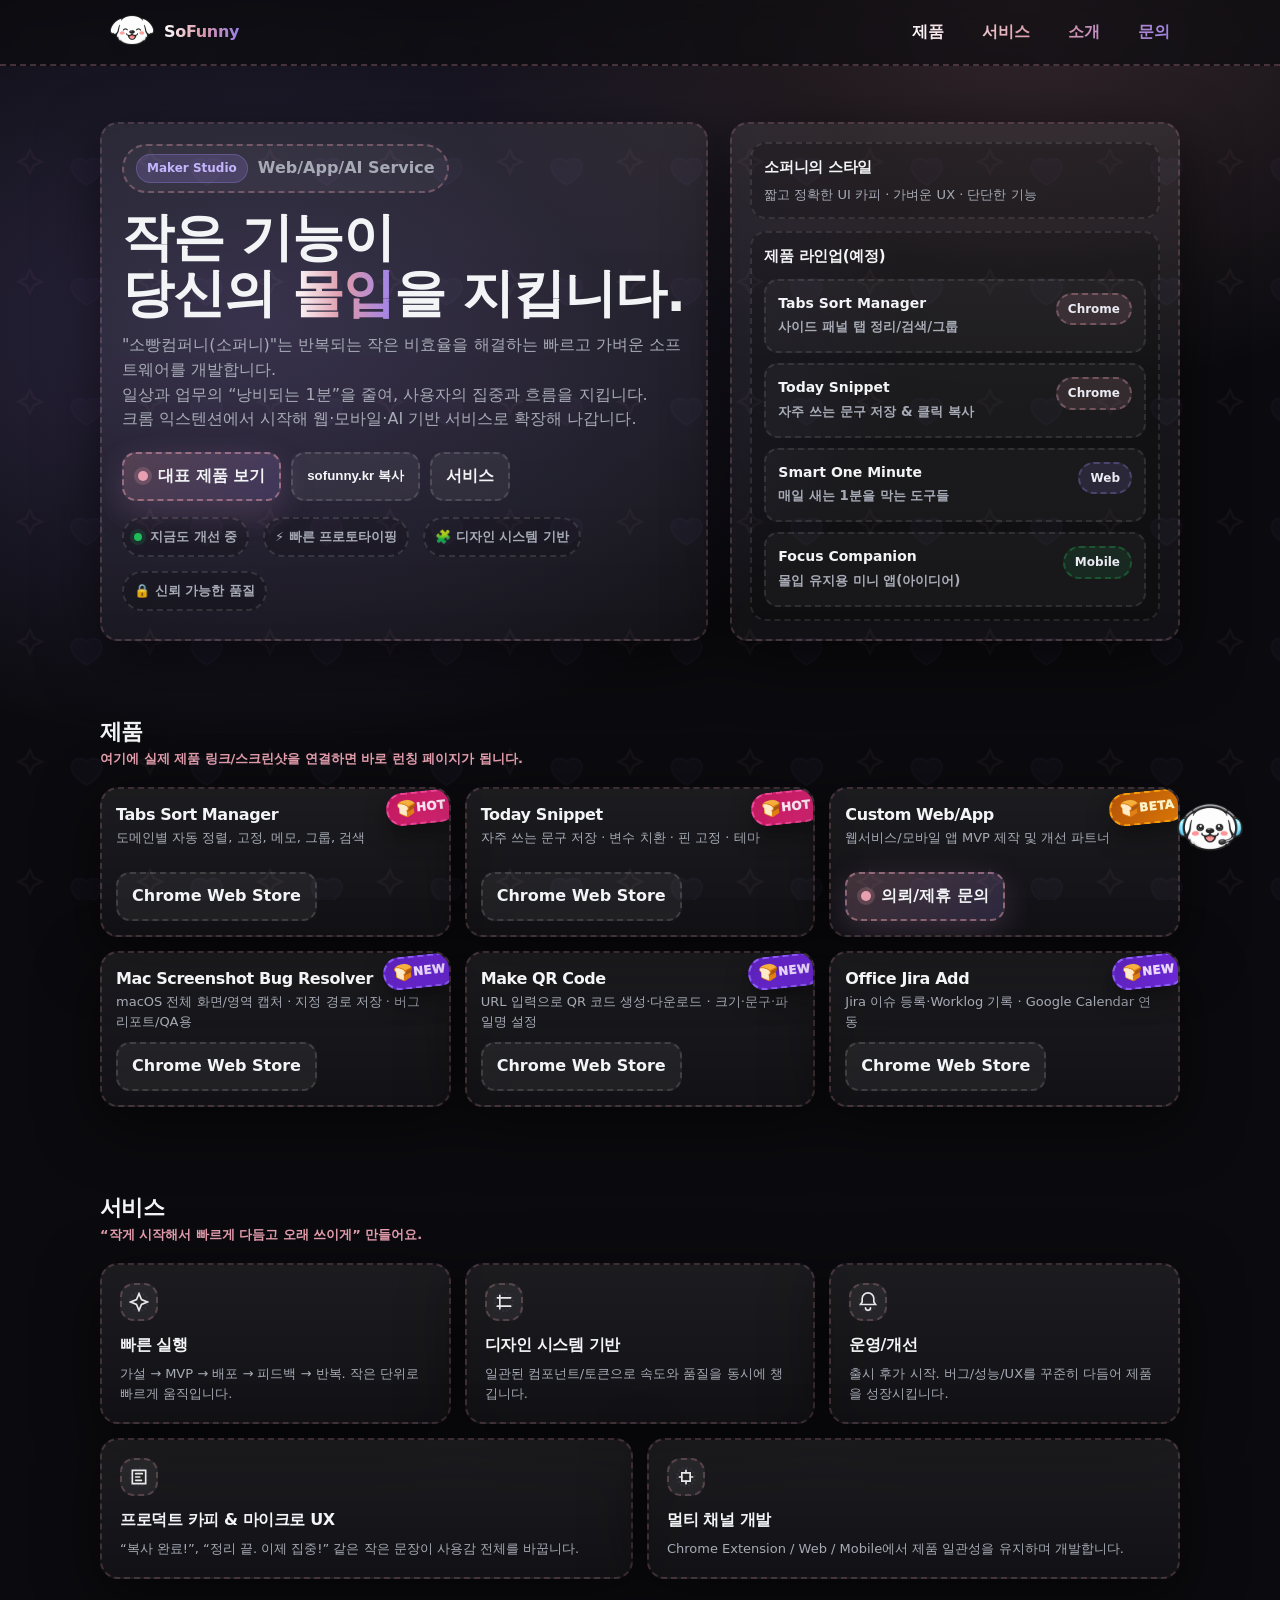
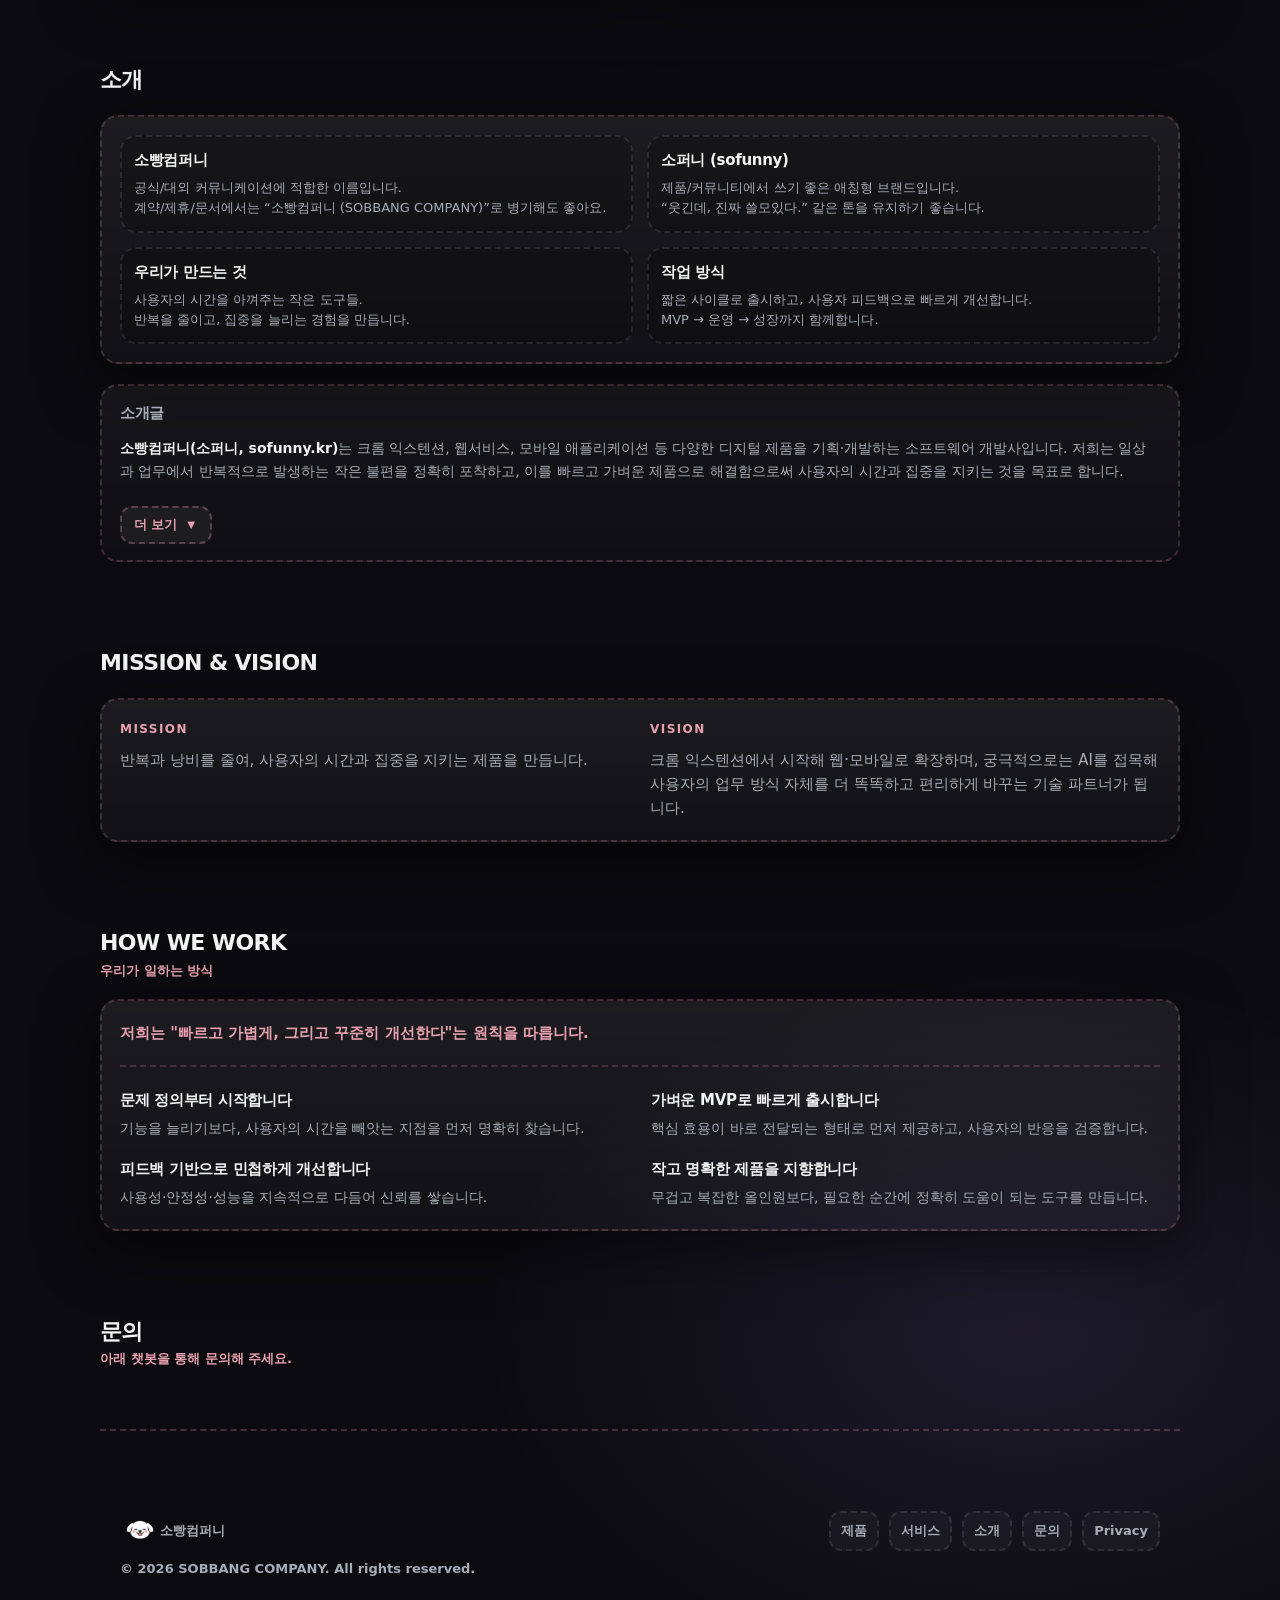
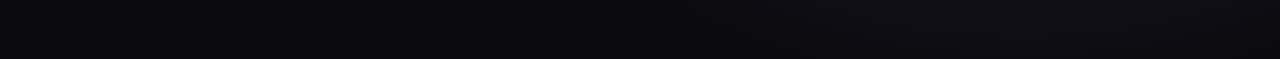
==== commit 04a72c8e: "." ====
--- a/index.html
+++ b/index.html
@@ -6,6 +6,8 @@
   <title>소빵컴퍼니 | 소퍼니 (sofunny.kr)</title>
   <meta name="description" content="소빵컴퍼니(소퍼니)는 크롬 익스텐션, 웹서비스, 모바일 앱을 만드는 메이커 팀입니다. 작고 유용한 도구로 당신의 흐름을 지킵니다." />
   <meta name="theme-color" content="#0f0b14" />
+  <link rel="icon" href="images/logo.png" type="image/png" sizes="32x32" />
+  <link rel="icon" href="images/logo.png" type="image/png" sizes="192x192" />
   <style>
     /* =======================================================
        Dark & Pink & Violet (다크 + 다꾸 느낌)
@@ -236,7 +238,6 @@
       z-index:5;
       display:inline-flex;
       align-items:center;
-      gap:5px;
       padding:5px 8px;
       border-radius: 999px;
       background: rgba(17,17,24,.92);
@@ -250,8 +251,6 @@
       position:absolute;
       inset:4px;
       border-radius: 999px;
-      border: 2px dotted rgba(167,139,250,.3);
-      opacity:.6;
       pointer-events:none;
     }
     .badge .emo{font-size:16px; line-height:1}
@@ -266,7 +265,7 @@
       margin-bottom:18px;
     }
     .section-title h2{margin:0; font-size: 22px; letter-spacing:-.6px}
-    .section-title p{margin:0; color:var(--muted); font-weight:700; font-size: 13px}
+    .section-title p{margin:0; color:var(--brand); font-weight:700; font-size: 13px}
     .grid{display:grid; grid-template-columns: repeat(12, 1fr); gap:14px}
     .col-4{grid-column: span 4}
     .col-6{grid-column: span 6}
@@ -296,14 +295,14 @@
     .products .product{
       padding:14px;
       display:flex; flex-direction:column; gap:10px;
-      min-height: 180px;
+      min-height: 150px;
       position:relative;
     }
     .product .head{display:flex; align-items:flex-start; justify-content:space-between; gap:10px}
     .product h3{margin:0; font-size:16px; letter-spacing:-.4px}
     .product p{margin:0; color:var(--muted); font-size: 13px}
     .product .actions{margin-top:auto; display:flex; align-items:center; gap:10px; flex-wrap:wrap}
-    .product .actions .badge{ position:static; left:auto; top:auto; margin-left:auto; }
+    .product .actions .badge{position:absolute; right: -7px; top: 2px;left:auto;}
     .muted{color:var(--muted)}
 
     .about-box{
@@ -494,7 +493,7 @@
       top: 50%;
       transform: translate(-50%, -50%) scale(0.95);
       width: 50vw;
-      height: 60vh;
+      height: 65vh;
       min-width: 300px;
       min-height: 380px;
       max-width: 96vw;
@@ -526,11 +525,13 @@
       transition: border-color .15s ease;
     }
     .chat-panel input:focus, .chat-panel textarea:focus{ border-color: rgba(232,160,176,.5); }
-    .chat-panel textarea{ min-height: 100px; resize: vertical; }
+    .chat-panel textarea{ min-height: 300px; resize: vertical; }
     .chat-panel .chat-actions{ display: flex; gap: 10px; margin-top: 8px; }
     .chat-panel .chat-actions .btn{ flex: 1; }
 
     .toast{
+      width: max-content;
+      max-width: 80%;
       position: fixed;
       left: 50%;
       bottom: 18px;
@@ -679,7 +680,6 @@
           <h2>제품</h2>
           <p>여기에 실제 제품 링크/스크린샷을 연결하면 바로 런칭 페이지가 됩니다.</p>
         </div>
-        <a class="btn" href="#contact">제품/개발 문의</a>
       </div>
       <div class="grid">
         <article class="card product col-4 reveal">
@@ -807,7 +807,6 @@
       <div class="section-title">
         <div>
           <h2>소개</h2>
-          <p>“소연의 별명 ‘소빵’에서 시작된 메이커 팀.”</p>
         </div>
       </div>
       <div class="card about-box reveal">
@@ -852,7 +851,6 @@
       <div class="section-title">
         <div>
           <h2>MISSION & VISION</h2>
-          <p>미션 / 비전</p>
         </div>
       </div>
       <div class="card mission-vision-box reveal">
@@ -909,8 +907,8 @@
     <footer>
       <div class="wrap footer-inner">
         <div>
-          <div style="display:flex; align-items:center; gap:10px; margin-bottom:8px">
-            <span class="logo" aria-hidden="true" style="width:28px;height:28px;border-radius:12px"></span>
+          <div style="display:flex; align-items:center; margin-bottom:8px">
+            <span class="logo" aria-hidden="true" style="width:40px;height:40px;border-radius:12px"></span>
             <b>소빵컴퍼니</b>
           </div>
           <div class="muted">© <span id="year"></span> SOBBANG COMPANY. All rights reserved.</div>
@@ -934,22 +932,17 @@
   <div class="chat-overlay" id="chatOverlay" aria-hidden="true"></div>
   <div class="chat-panel" id="chatPanel" role="dialog" aria-labelledby="chatPanelTitle" aria-modal="true">
       <h4 id="chatPanelTitle">문의 보내기</h4>
-      <p class="muted" style="margin:0 0 12px; font-size:12px;">작성 후 제출하면 메일 앱이 열립니다.</p>
+      <p class="muted" style="margin:0 0 12px; font-size:12px;">작성 후 복사하여 <strong>help@sofunny.kr</strong> 로 보내주세요.</p>
       <form id="chatForm">
-        <label for="chatProduct">제품</label>
-        <input id="chatProduct" name="product" placeholder="예) 크롬 익스텐션 MVP" />
-        <label for="chatSchedule">일정</label>
-        <input id="chatSchedule" name="schedule" placeholder="예) 2주 내" />
-        <label for="chatBudget">예산</label>
-        <input id="chatBudget" name="budget" placeholder="예) 협의" />
-        <label for="chatRef">레퍼런스</label>
-        <input id="chatRef" name="reference" placeholder="예) 링크 또는 참고 사항" />
-        <label for="chatEtc">기타</label>
-        <textarea id="chatEtc" name="etc" placeholder="추가 내용"></textarea>
+        <textarea id="chatBody" name="body" rows="24">제품: 예) 크롬 익스텐션 MVP
+일정: 예) 2주 내
+예산: 예) 협의
+레퍼런스: 예) 링크 또는 참고 사항
+기타: (추가 내용)</textarea>
       </form>
       <div class="chat-actions">
         <button type="button" class="btn" id="chatCloseBtn">닫기</button>
-        <button type="submit" class="btn primary"><span class="dot" aria-hidden="true"></span>전송</button>
+        <button type="submit" form="chatForm" class="btn primary"><span class="dot" aria-hidden="true"></span>본문 복사</button>
       </div>
   </div>
   <div class="chat-float" aria-label="문의 챗봇">
@@ -967,7 +960,7 @@
       toastText.textContent = msg;
       toastEl.classList.add("show");
       clearTimeout(toastTimer);
-      toastTimer = setTimeout(()=>toastEl.classList.remove("show"), 1800);
+      toastTimer = setTimeout(()=>toastEl.classList.remove("show"), 2000);
     }
     async function copy(text){
       try{
@@ -1006,7 +999,7 @@
       }
     })();
     (function(){
-      const EMAIL = "kox0817@gmail.com";
+      const INQUIRY_EMAIL = "help@sofunny.kr";
       const overlay = document.getElementById("chatOverlay");
       const panel = document.getElementById("chatPanel");
       const floatBtn = document.getElementById("chatFloatBtn");
@@ -1028,18 +1021,24 @@
       closeBtn.addEventListener("click", closePanel);
       form.addEventListener("submit", function(e){
         e.preventDefault();
-        const product = (document.getElementById("chatProduct")?.value || "").trim();
-        const schedule = (document.getElementById("chatSchedule")?.value || "").trim();
-        const budget = (document.getElementById("chatBudget")?.value || "").trim();
-        const reference = (document.getElementById("chatRef")?.value || "").trim();
-        const etc = (document.getElementById("chatEtc")?.value || "").trim();
-        const lines = ["[소빵컴퍼니 문의]", "", "- 제품: " + (product || "(미입력)"), "- 일정: " + (schedule || "(미입력)"), "- 예산: " + (budget || "(미입력)"), "- 레퍼런스: " + (reference || "(미입력)"), "- 기타: " + (etc || "(미입력)"), "", "— sofunny.kr"];
-        const body = encodeURIComponent(lines.join("\n"));
-        const subject = encodeURIComponent("문의: " + (product || "제품/개발 문의"));
-        const mailto = "mailto:" + EMAIL + "?subject=" + subject + "&body=" + body;
-        window.location.href = mailto;
-        toast("메일 앱이 열립니다.");
-        closePanel();
+        const body = (document.getElementById("chatBody")?.value || "").trim();
+        const bodyText = body
+          ? "[소빵컴퍼니 문의]\n\n" + body + "\n\n— sofunny.kr"
+          : "[소빵컴퍼니 문의]\n\n— sofunny.kr";
+        (async function(){
+          try {
+            await navigator.clipboard.writeText(bodyText);
+          } catch (err) {
+            const ta = document.createElement("textarea");
+            ta.value = bodyText;
+            document.body.appendChild(ta);
+            ta.select();
+            document.execCommand("copy");
+            document.body.removeChild(ta);
+          }
+          toast("본문을 복사했습니다. " + INQUIRY_EMAIL + " 로 보내주세요.");
+          closePanel();
+        })();
       });
     })();
     const reveals = Array.from(document.querySelectorAll(".reveal"));
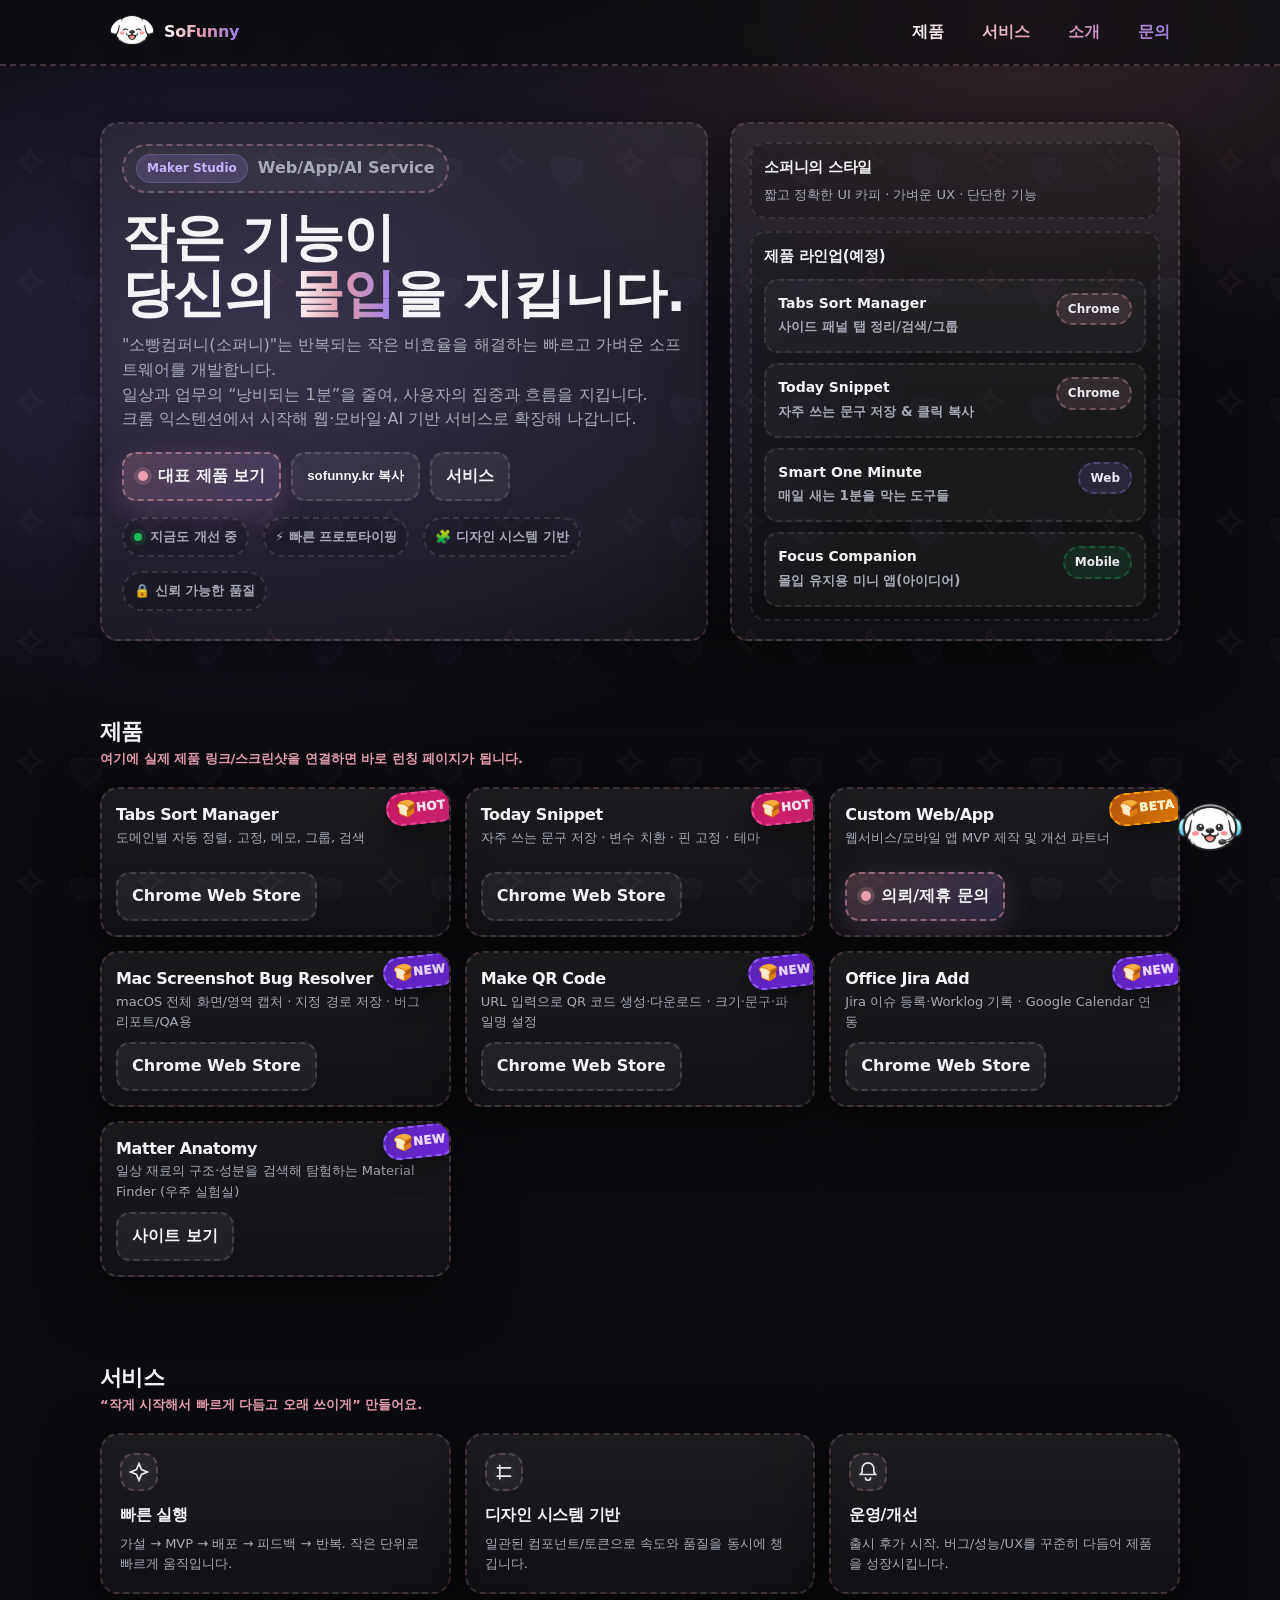
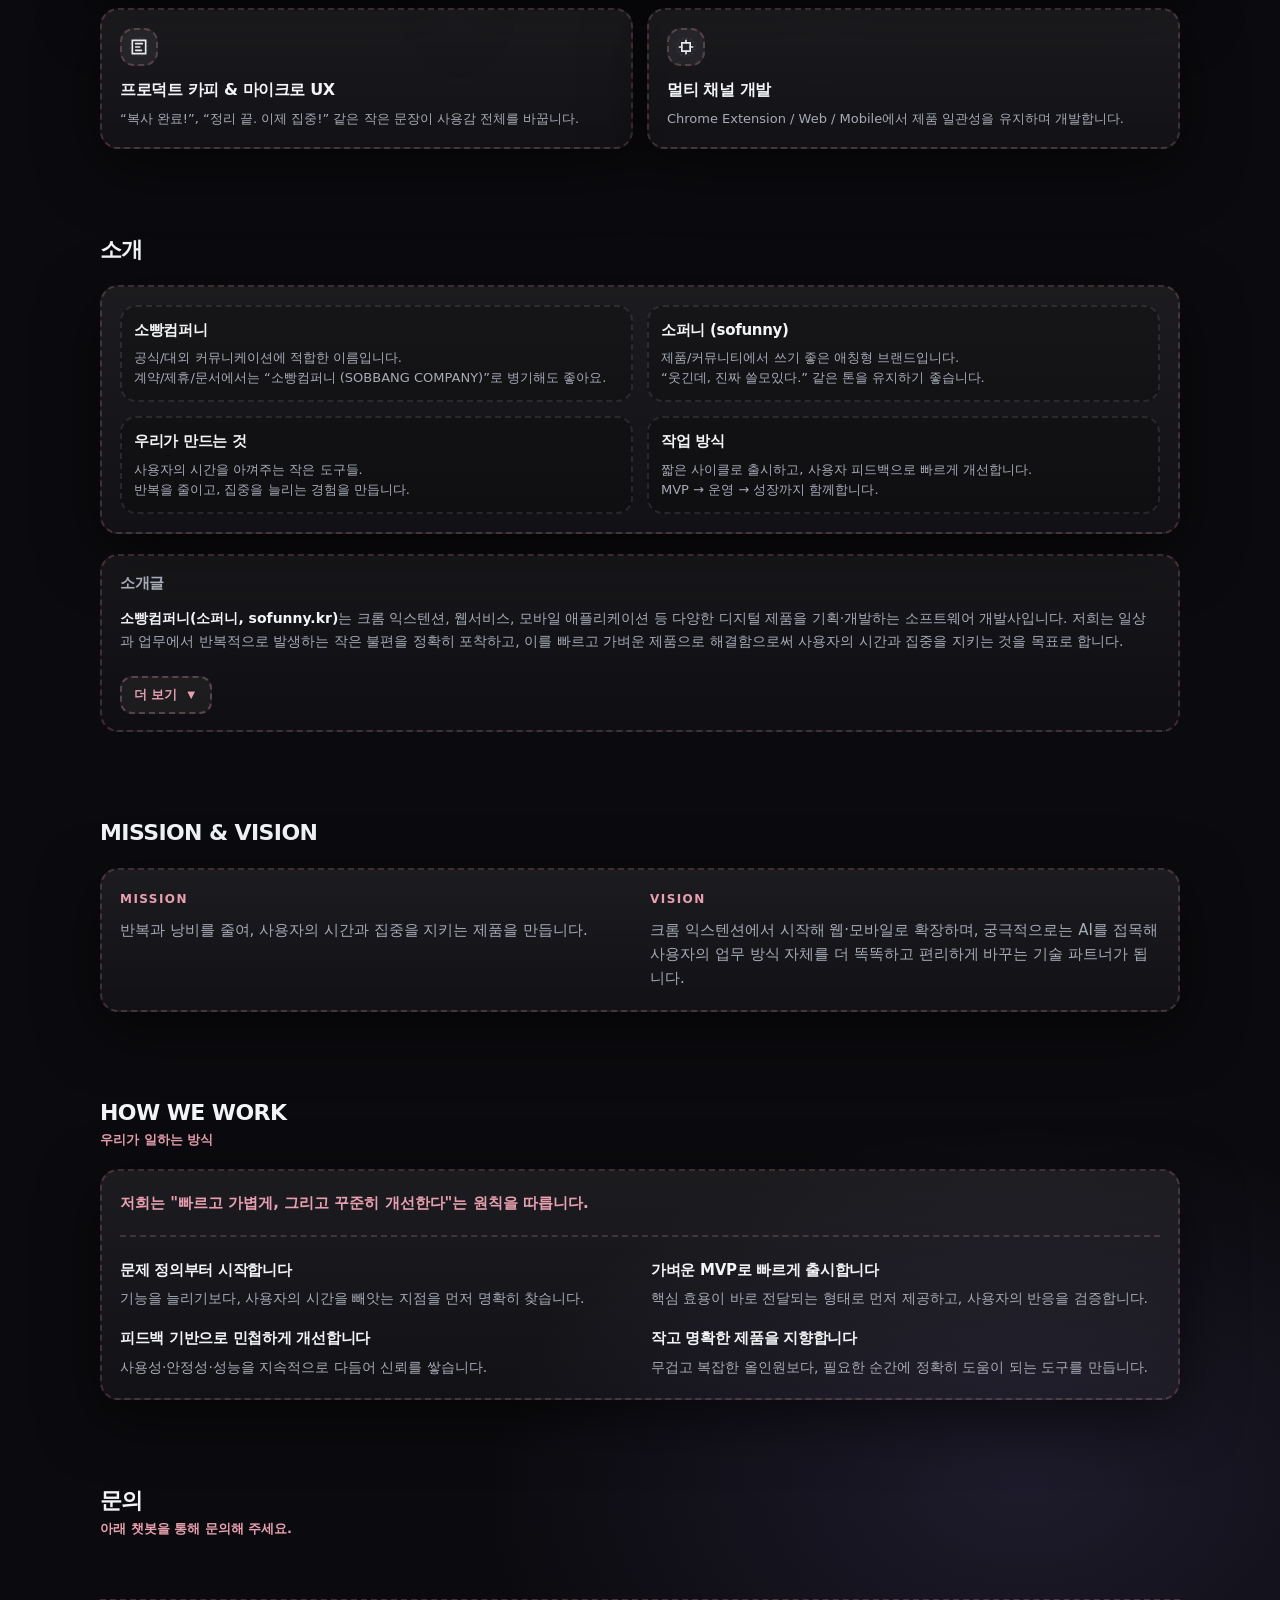
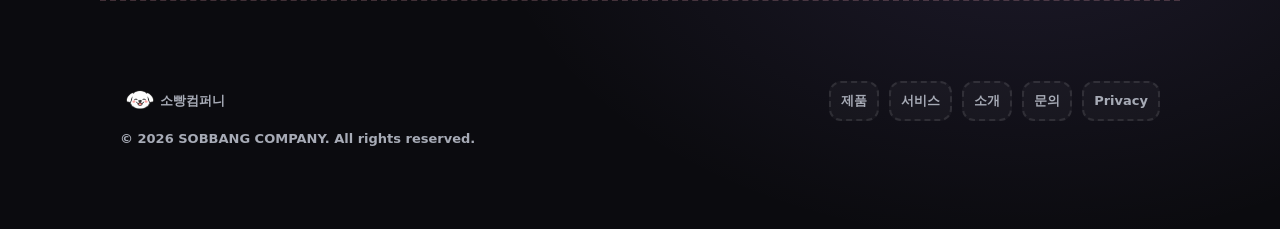
==== commit 37291df6: "add matter" ====
--- a/index.html
+++ b/index.html
@@ -751,6 +751,18 @@
           </div>
           <div class="actions">
             <a class="btn" href="https://chromewebstore.google.com/detail/mate-jira-quick-add/idjkbpnhdchcilkamjmkbcccmfifhghj?authuser=0&hl=ko" target="_blank" rel="noopener noreferrer">Chrome Web Store</a>
+            <div class="badge new" aria-label="NEW 배지"><span class="emo">🍞</span><span class="txt">NEW</span></div>
+          </div>
+        </article>
+        <article class="card product col-4 reveal">
+          <div class="head">
+            <div>
+              <h3>Matter Anatomy</h3>
+              <p>일상 재료의 구조·성분을 검색해 탐험하는 Material Finder (우주 실험실)</p>
+            </div>
+          </div>
+          <div class="actions">
+            <a class="btn" href="https://matter-anatomy.vercel.app/" target="_blank" rel="noopener noreferrer">사이트 보기</a>
             <div class="badge new" aria-label="NEW 배지"><span class="emo">🍞</span><span class="txt">NEW</span></div>
           </div>
         </article>
